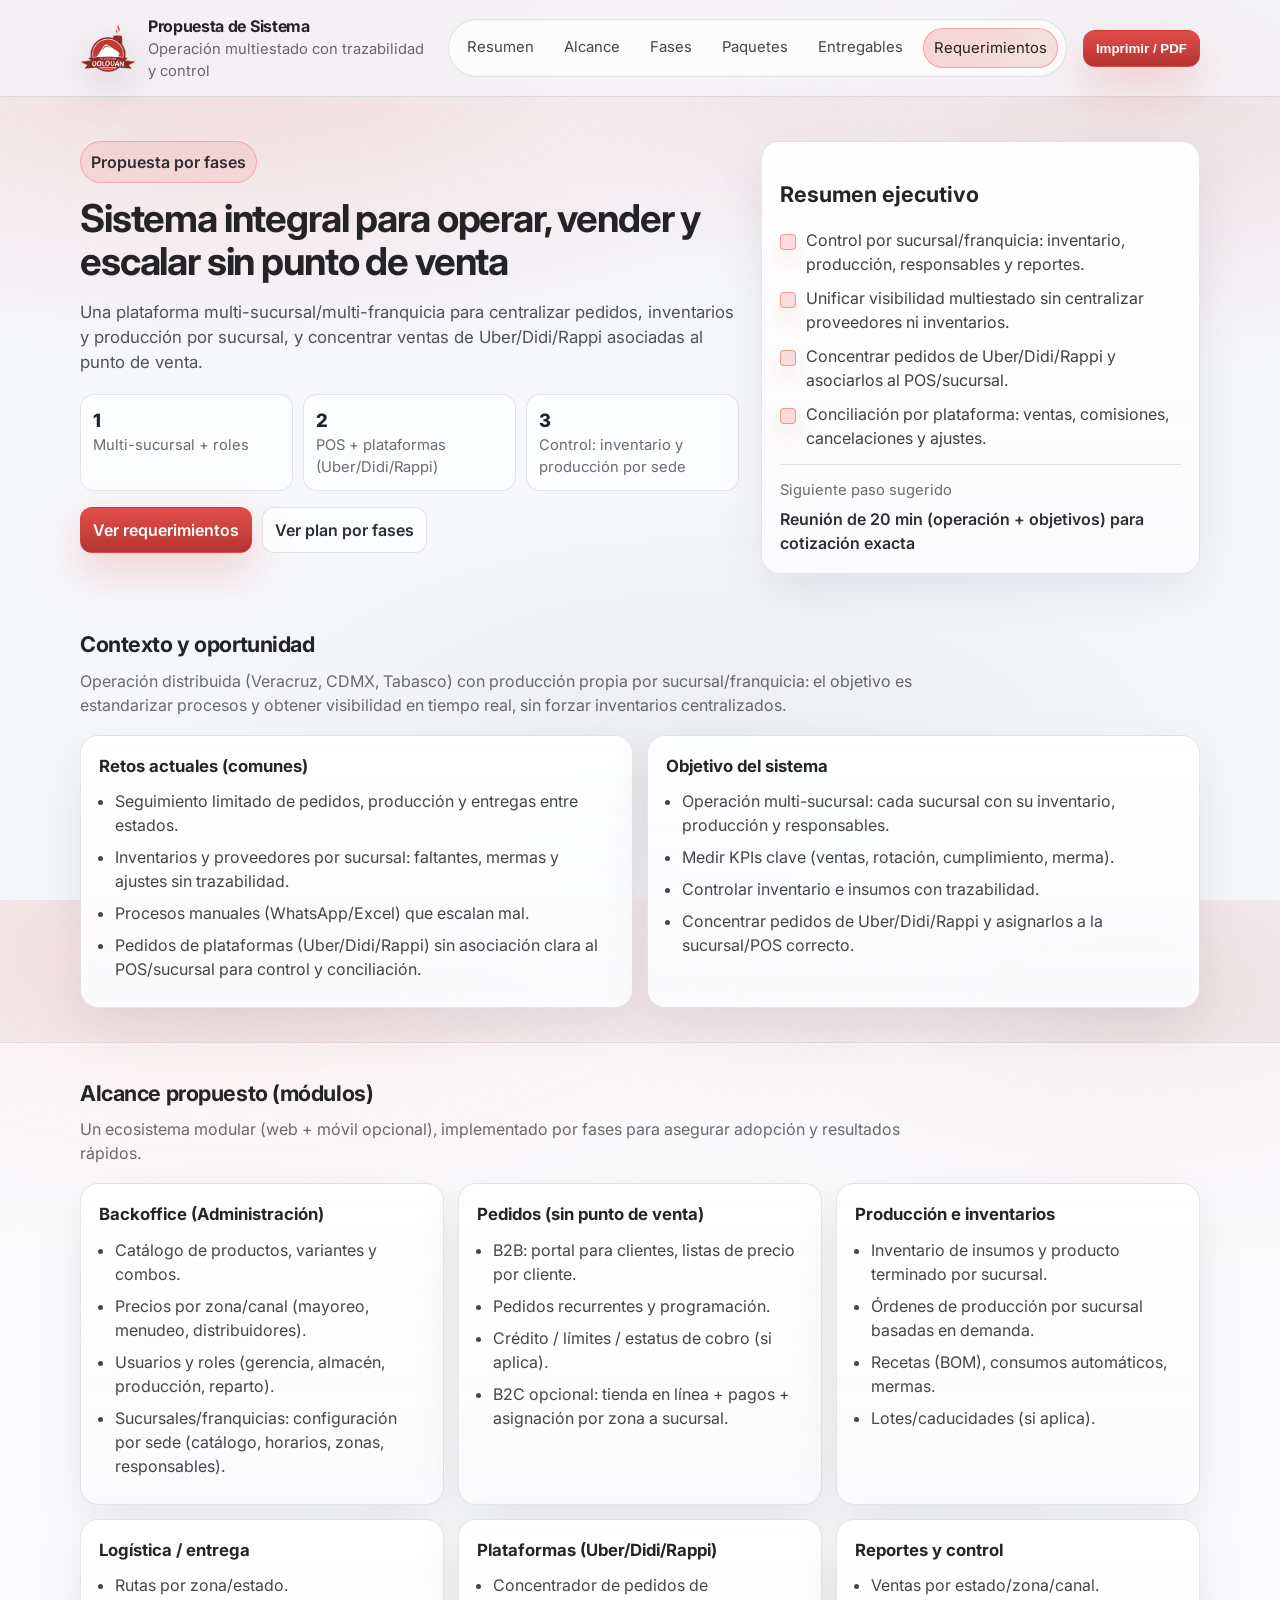
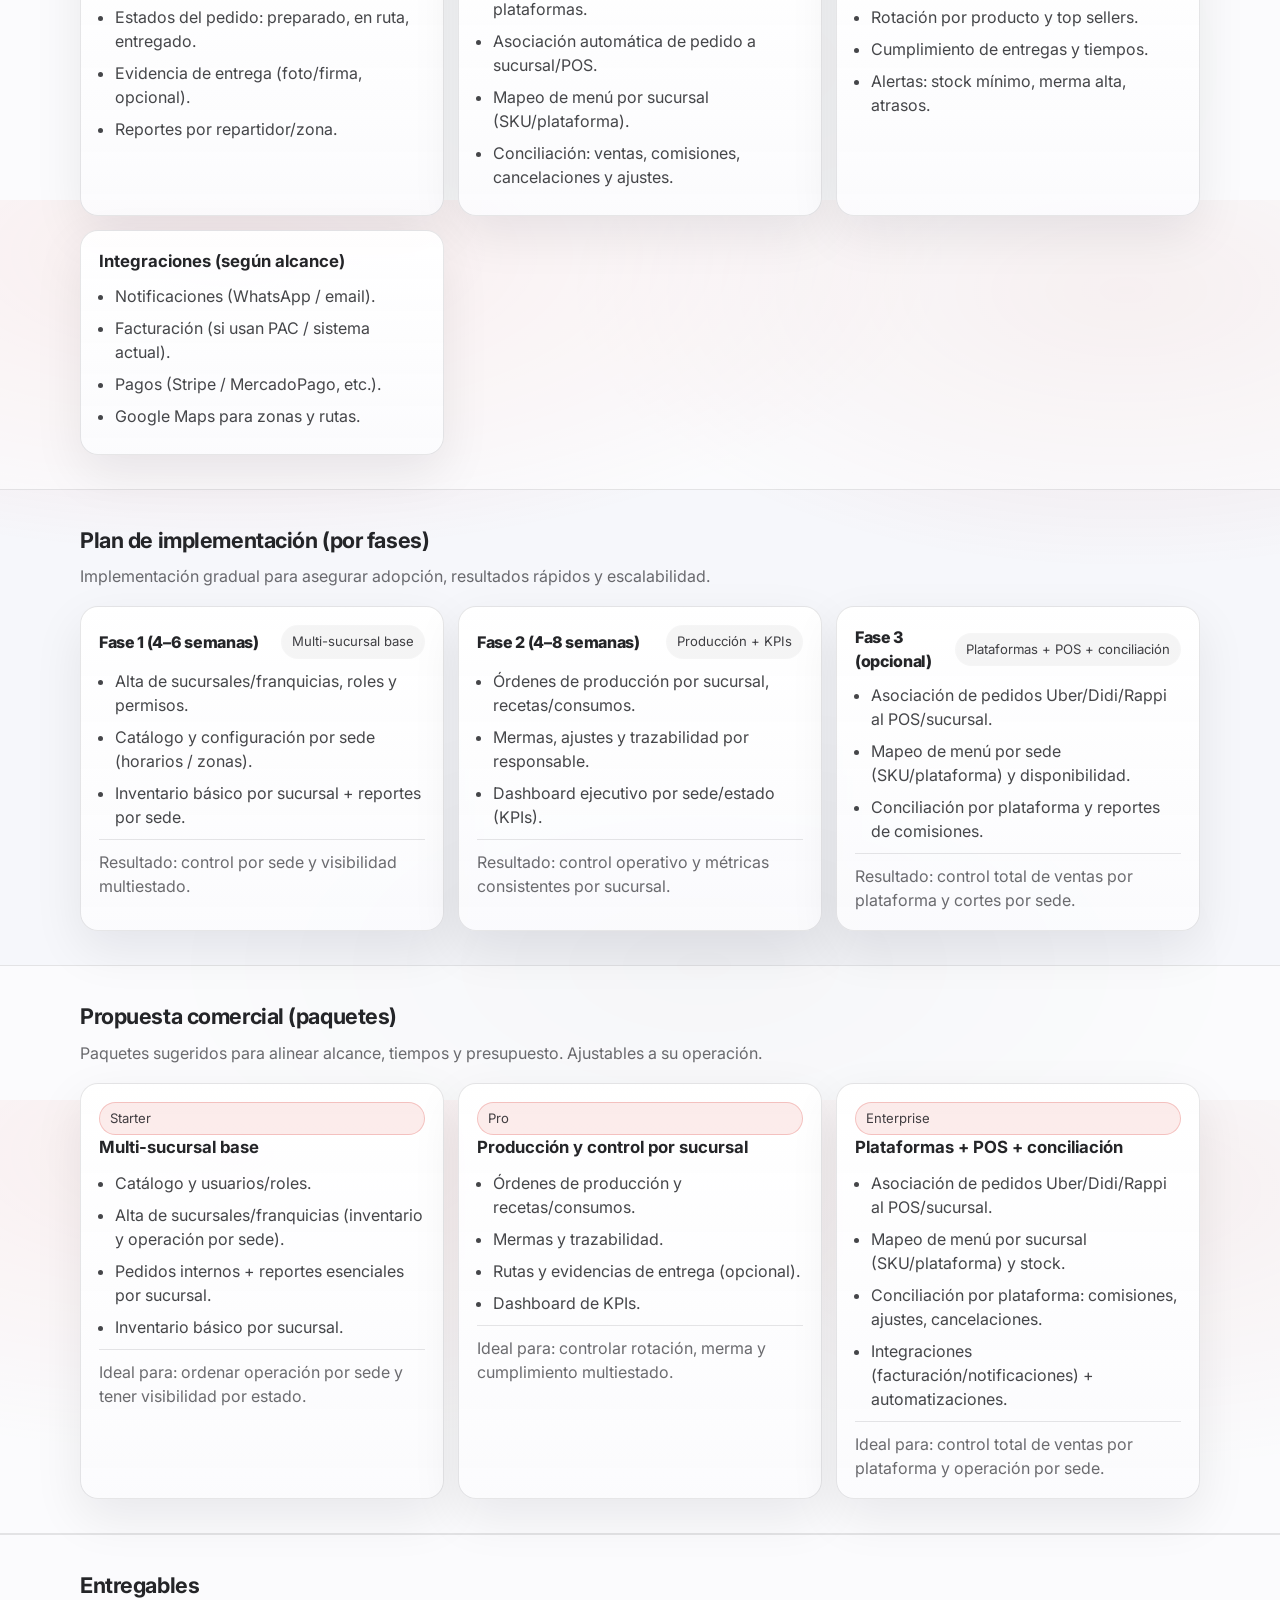
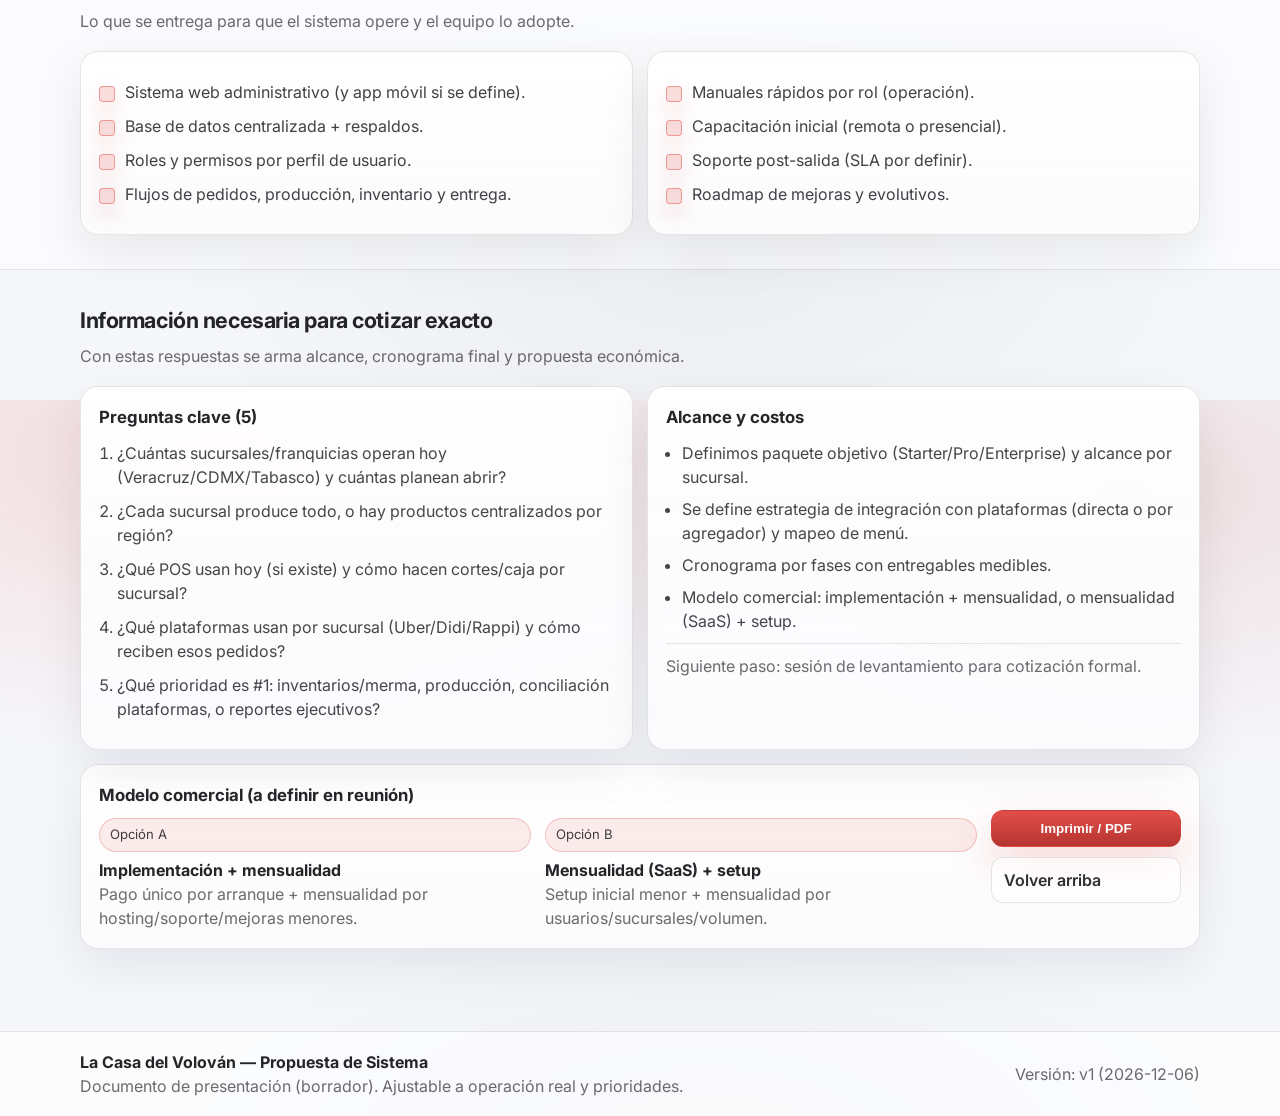
==== propuesta/index.html @ 020d448a "¨1st¨" ====
<!doctype html>
<html lang="es">
  <head>
    <meta charset="UTF-8" />
    <meta name="viewport" content="width=device-width, initial-scale=1.0" />
    <title>Propuesta de Sistema | La Casa del Volován</title>
    <link rel="preconnect" href="https://fonts.googleapis.com" />
    <link rel="preconnect" href="https://fonts.gstatic.com" crossorigin />
    <link href="https://fonts.googleapis.com/css2?family=Inter:wght@400;500;600;700&display=swap" rel="stylesheet" />
    <link rel="stylesheet" href="styles.css" />
  </head>
  <body>
    <a class="skip" href="#contenido">Saltar al contenido</a>

    <header class="topbar" role="banner">
      <div class="container topbar__inner">
        <div class="brand">
          <img class="brand__logo" src="../logo.png" alt="La Casa del Volován" />
          <div class="brand__meta">
            <div class="brand__title">Propuesta de Sistema</div>
            <div class="brand__subtitle">Operación multiestado con trazabilidad y control</div>
          </div>
        </div>

        <nav class="nav" aria-label="Secciones">
          <a class="nav__link" href="#resumen">Resumen</a>
          <a class="nav__link" href="#alcance">Alcance</a>
          <a class="nav__link" href="#fases">Fases</a>
          <a class="nav__link" href="#paquetes">Paquetes</a>
          <a class="nav__link" href="#entregables">Entregables</a>
          <a class="nav__link" href="#requerimientos">Requerimientos</a>
        </nav>

        <div class="actions">
          <button class="btn" id="btnPrint" type="button">Imprimir / PDF</button>
        </div>
      </div>
    </header>

    <main id="contenido" class="main" role="main">
      <section class="hero">
        <div class="container hero__grid">
          <div>
            <div class="badge">Propuesta por fases</div>
            <h1>Sistema integral para operar, vender y escalar sin punto de venta</h1>
            <p class="lead">
              Una plataforma multi-sucursal/multi-franquicia para centralizar pedidos, inventarios y producción por
              sucursal, y concentrar ventas de Uber/Didi/Rappi asociadas al punto de venta.
            </p>

            <div class="hero__stats" role="list">
              <div class="stat" role="listitem">
                <div class="stat__kpi">1</div>
                <div class="stat__label">Multi-sucursal + roles</div>
              </div>
              <div class="stat" role="listitem">
                <div class="stat__kpi">2</div>
                <div class="stat__label">POS + plataformas (Uber/Didi/Rappi)</div>
              </div>
              <div class="stat" role="listitem">
                <div class="stat__kpi">3</div>
                <div class="stat__label">Control: inventario y producción por sede</div>
              </div>
            </div>

            <div class="hero__cta">
              <a class="btn" href="#requerimientos">Ver requerimientos</a>
              <a class="btn btn--ghost" href="#fases">Ver plan por fases</a>
            </div>
          </div>

          <aside class="card card--hero" aria-label="Resumen ejecutivo">
            <h2>Resumen ejecutivo</h2>
            <ul class="check">
              <li>Control por sucursal/franquicia: inventario, producción, responsables y reportes.</li>
              <li>Unificar visibilidad multiestado sin centralizar proveedores ni inventarios.</li>
              <li>Concentrar pedidos de Uber/Didi/Rappi y asociarlos al POS/sucursal.</li>
              <li>Conciliación por plataforma: ventas, comisiones, cancelaciones y ajustes.</li>
            </ul>

            <div class="divider"></div>

            <div class="mini">
              <div class="mini__label">Siguiente paso sugerido</div>
              <div class="mini__value">Reunión de 20 min (operación + objetivos) para cotización exacta</div>
            </div>
          </aside>
        </div>
      </section>

      <section id="resumen" class="section">
        <div class="container">
          <header class="section__header">
            <h2>Contexto y oportunidad</h2>
            <p>
              Operación distribuida (Veracruz, CDMX, Tabasco) con producción propia por sucursal/franquicia: el objetivo
              es estandarizar procesos y obtener visibilidad en tiempo real, sin forzar inventarios centralizados.
            </p>
          </header>

          <div class="grid-2">
            <div class="card">
              <h3>Retos actuales (comunes)</h3>
              <ul class="bullets">
                <li>Seguimiento limitado de pedidos, producción y entregas entre estados.</li>
                <li>Inventarios y proveedores por sucursal: faltantes, mermas y ajustes sin trazabilidad.</li>
                <li>Procesos manuales (WhatsApp/Excel) que escalan mal.</li>
                <li>Pedidos de plataformas (Uber/Didi/Rappi) sin asociación clara al POS/sucursal para control y conciliación.</li>
              </ul>
            </div>

            <div class="card">
              <h3>Objetivo del sistema</h3>
              <ul class="bullets">
                <li>Operación multi-sucursal: cada sucursal con su inventario, producción y responsables.</li>
                <li>Medir KPIs clave (ventas, rotación, cumplimiento, merma).</li>
                <li>Controlar inventario e insumos con trazabilidad.</li>
                <li>Concentrar pedidos de Uber/Didi/Rappi y asignarlos a la sucursal/POS correcto.</li>
              </ul>
            </div>
          </div>
        </div>
      </section>

      <section id="alcance" class="section section--alt">
        <div class="container">
          <header class="section__header">
            <h2>Alcance propuesto (módulos)</h2>
            <p>
              Un ecosistema modular (web + móvil opcional), implementado por fases para asegurar adopción y resultados
              rápidos.
            </p>
          </header>

          <div class="grid-3">
            <article class="card">
              <h3>Backoffice (Administración)</h3>
              <ul class="bullets">
                <li>Catálogo de productos, variantes y combos.</li>
                <li>Precios por zona/canal (mayoreo, menudeo, distribuidores).</li>
                <li>Usuarios y roles (gerencia, almacén, producción, reparto).</li>
                <li>Sucursales/franquicias: configuración por sede (catálogo, horarios, zonas, responsables).</li>
              </ul>
            </article>

            <article class="card">
              <h3>Pedidos (sin punto de venta)</h3>
              <ul class="bullets">
                <li>B2B: portal para clientes, listas de precio por cliente.</li>
                <li>Pedidos recurrentes y programación.</li>
                <li>Crédito / límites / estatus de cobro (si aplica).</li>
                <li>B2C opcional: tienda en línea + pagos + asignación por zona a sucursal.</li>
              </ul>
            </article>

            <article class="card">
              <h3>Producción e inventarios</h3>
              <ul class="bullets">
                <li>Inventario de insumos y producto terminado por sucursal.</li>
                <li>Órdenes de producción por sucursal basadas en demanda.</li>
                <li>Recetas (BOM), consumos automáticos, mermas.</li>
                <li>Lotes/caducidades (si aplica).</li>
              </ul>
            </article>

            <article class="card">
              <h3>Logística / entrega</h3>
              <ul class="bullets">
                <li>Rutas por zona/estado.</li>
                <li>Estados del pedido: preparado, en ruta, entregado.</li>
                <li>Evidencia de entrega (foto/firma, opcional).</li>
                <li>Reportes por repartidor/zona.</li>
              </ul>
            </article>

            <article class="card">
              <h3>Plataformas (Uber/Didi/Rappi)</h3>
              <ul class="bullets">
                <li>Concentrador de pedidos de plataformas.</li>
                <li>Asociación automática de pedido a sucursal/POS.</li>
                <li>Mapeo de menú por sucursal (SKU/plataforma).</li>
                <li>Conciliación: ventas, comisiones, cancelaciones y ajustes.</li>
              </ul>
            </article>

            <article class="card">
              <h3>Reportes y control</h3>
              <ul class="bullets">
                <li>Ventas por estado/zona/canal.</li>
                <li>Rotación por producto y top sellers.</li>
                <li>Cumplimiento de entregas y tiempos.</li>
                <li>Alertas: stock mínimo, merma alta, atrasos.</li>
              </ul>
            </article>

            <article class="card">
              <h3>Integraciones (según alcance)</h3>
              <ul class="bullets">
                <li>Notificaciones (WhatsApp / email).</li>
                <li>Facturación (si usan PAC / sistema actual).</li>
                <li>Pagos (Stripe / MercadoPago, etc.).</li>
                <li>Google Maps para zonas y rutas.</li>
              </ul>
            </article>
          </div>
        </div>
      </section>

      <section id="fases" class="section">
        <div class="container">
          <header class="section__header">
            <h2>Plan de implementación (por fases)</h2>
            <p>Implementación gradual para asegurar adopción, resultados rápidos y escalabilidad.</p>
          </header>

          <div class="timeline">
            <div class="step card">
              <div class="step__head">
                <div class="step__title">Fase 1 (4–6 semanas)</div>
                <div class="pill">Multi-sucursal base</div>
              </div>
              <ul class="bullets">
                <li>Alta de sucursales/franquicias, roles y permisos.</li>
                <li>Catálogo y configuración por sede (horarios / zonas).</li>
                <li>Inventario básico por sucursal + reportes por sede.</li>
              </ul>
              <div class="outcome">Resultado: control por sede y visibilidad multiestado.</div>
            </div>

            <div class="step card">
              <div class="step__head">
                <div class="step__title">Fase 2 (4–8 semanas)</div>
                <div class="pill">Producción + KPIs</div>
              </div>
              <ul class="bullets">
                <li>Órdenes de producción por sucursal, recetas/consumos.</li>
                <li>Mermas, ajustes y trazabilidad por responsable.</li>
                <li>Dashboard ejecutivo por sede/estado (KPIs).</li>
              </ul>
              <div class="outcome">Resultado: control operativo y métricas consistentes por sucursal.</div>
            </div>

            <div class="step card">
              <div class="step__head">
                <div class="step__title">Fase 3 (opcional)</div>
                <div class="pill">Plataformas + POS + conciliación</div>
              </div>
              <ul class="bullets">
                <li>Asociación de pedidos Uber/Didi/Rappi al POS/sucursal.</li>
                <li>Mapeo de menú por sede (SKU/plataforma) y disponibilidad.</li>
                <li>Conciliación por plataforma y reportes de comisiones.</li>
              </ul>
              <div class="outcome">Resultado: control total de ventas por plataforma y cortes por sede.</div>
            </div>
          </div>
        </div>
      </section>

      <section id="paquetes" class="section section--alt">
        <div class="container">
          <header class="section__header">
            <h2>Propuesta comercial (paquetes)</h2>
            <p>Paquetes sugeridos para alinear alcance, tiempos y presupuesto. Ajustables a su operación.</p>
          </header>

          <div class="grid-3">
            <article class="card">
              <div class="pill pill--soft">Starter</div>
              <h3>Multi-sucursal base</h3>
              <ul class="bullets">
                <li>Catálogo y usuarios/roles.</li>
                <li>Alta de sucursales/franquicias (inventario y operación por sede).</li>
                <li>Pedidos internos + reportes esenciales por sucursal.</li>
                <li>Inventario básico por sucursal.</li>
              </ul>
              <div class="outcome">Ideal para: ordenar operación por sede y tener visibilidad por estado.</div>
            </article>

            <article class="card">
              <div class="pill pill--soft">Pro</div>
              <h3>Producción y control por sucursal</h3>
              <ul class="bullets">
                <li>Órdenes de producción y recetas/consumos.</li>
                <li>Mermas y trazabilidad.</li>
                <li>Rutas y evidencias de entrega (opcional).</li>
                <li>Dashboard de KPIs.</li>
              </ul>
              <div class="outcome">Ideal para: controlar rotación, merma y cumplimiento multiestado.</div>
            </article>

            <article class="card">
              <div class="pill pill--soft">Enterprise</div>
              <h3>Plataformas + POS + conciliación</h3>
              <ul class="bullets">
                <li>Asociación de pedidos Uber/Didi/Rappi al POS/sucursal.</li>
                <li>Mapeo de menú por sucursal (SKU/plataforma) y stock.</li>
                <li>Conciliación por plataforma: comisiones, ajustes, cancelaciones.</li>
                <li>Integraciones (facturación/notificaciones) + automatizaciones.</li>
              </ul>
              <div class="outcome">Ideal para: control total de ventas por plataforma y operación por sede.</div>
            </article>
          </div>
        </div>
      </section>

      <section id="entregables" class="section section--alt">
        <div class="container">
          <header class="section__header">
            <h2>Entregables</h2>
            <p>Lo que se entrega para que el sistema opere y el equipo lo adopte.</p>
          </header>

          <div class="grid-2">
            <div class="card">
              <ul class="check">
                <li>Sistema web administrativo (y app móvil si se define).</li>
                <li>Base de datos centralizada + respaldos.</li>
                <li>Roles y permisos por perfil de usuario.</li>
                <li>Flujos de pedidos, producción, inventario y entrega.</li>
              </ul>
            </div>
            <div class="card">
              <ul class="check">
                <li>Manuales rápidos por rol (operación).</li>
                <li>Capacitación inicial (remota o presencial).</li>
                <li>Soporte post-salida (SLA por definir).</li>
                <li>Roadmap de mejoras y evolutivos.</li>
              </ul>
            </div>
          </div>
        </div>
      </section>

      <section id="requerimientos" class="section">
        <div class="container">
          <header class="section__header">
            <h2>Información necesaria para cotizar exacto</h2>
            <p>Con estas respuestas se arma alcance, cronograma final y propuesta económica.</p>
          </header>

          <div class="grid-2">
            <div class="card">
              <h3>Preguntas clave (5)</h3>
              <ol class="ol">
                <li>¿Cuántas sucursales/franquicias operan hoy (Veracruz/CDMX/Tabasco) y cuántas planean abrir?</li>
                <li>¿Cada sucursal produce todo, o hay productos centralizados por región?</li>
                <li>¿Qué POS usan hoy (si existe) y cómo hacen cortes/caja por sucursal?</li>
                <li>¿Qué plataformas usan por sucursal (Uber/Didi/Rappi) y cómo reciben esos pedidos?</li>
                <li>¿Qué prioridad es #1: inventarios/merma, producción, conciliación plataformas, o reportes ejecutivos?</li>
              </ol>
            </div>

            <div class="card">
              <h3>Alcance y costos</h3>
              <ul class="bullets">
                <li>Definimos paquete objetivo (Starter/Pro/Enterprise) y alcance por sucursal.</li>
                <li>Se define estrategia de integración con plataformas (directa o por agregador) y mapeo de menú.</li>
                <li>Cronograma por fases con entregables medibles.</li>
                <li>Modelo comercial: implementación + mensualidad, o mensualidad (SaaS) + setup.</li>
              </ul>
              <div class="outcome">Siguiente paso: sesión de levantamiento para cotización formal.</div>
            </div>
          </div>

          <div class="cta card">
            <div>
              <h3>Modelo comercial (a definir en reunión)</h3>
              <div class="grid-2 grid-2--compact">
                <div>
                  <div class="pill pill--soft">Opción A</div>
                  <div class="cta__title">Implementación + mensualidad</div>
                  <div class="muted">Pago único por arranque + mensualidad por hosting/soporte/mejoras menores.</div>
                </div>
                <div>
                  <div class="pill pill--soft">Opción B</div>
                  <div class="cta__title">Mensualidad (SaaS) + setup</div>
                  <div class="muted">Setup inicial menor + mensualidad por usuarios/sucursales/volumen.</div>
                </div>
              </div>
            </div>
            <div class="cta__actions">
              <button class="btn" id="btnPrint2" type="button">Imprimir / PDF</button>
              <a class="btn btn--ghost" href="#resumen">Volver arriba</a>
            </div>
          </div>
        </div>
      </section>
    </main>

    <footer class="footer" role="contentinfo">
      <div class="container footer__inner">
        <div class="footer__left">
          <div class="footer__brand">La Casa del Volován — Propuesta de Sistema</div>
          <div class="muted">Documento de presentación (borrador). Ajustable a operación real y prioridades.</div>
        </div>
        <div class="footer__right">
          <div class="muted">Versión: <span id="versionTag">v1</span></div>
        </div>
      </div>
    </footer>

    <script src="app.js"></script>
  </body>
</html>
---- propuesta/styles.css ----
:root {
  --bg: #f6f7fb;
  --card: #ffffff;
  --card2: #fbfbfd;
  --text: rgba(17, 18, 22, 0.92);
  --muted: rgba(17, 18, 22, 0.62);
  --hair: rgba(17, 18, 22, 0.10);
  --shadow: 0 18px 50px rgba(17, 18, 22, 0.08);

  --brand: #b12a26;
  --brand2: #e0453f;

  --radius: 18px;
  --radius2: 12px;

  --container: 1120px;
}

* {
  box-sizing: border-box;
}

html,
body {
  height: 100%;
}

body {
  margin: 0;
  font-family: Inter, system-ui, -apple-system, Segoe UI, Roboto, Helvetica, Arial, "Apple Color Emoji",
    "Segoe UI Emoji";
  color: var(--text);
  background:
    radial-gradient(1200px 500px at 18% 6%, rgba(224, 69, 63, 0.16), transparent 60%),
    radial-gradient(900px 450px at 88% 10%, rgba(177, 42, 38, 0.12), transparent 62%),
    radial-gradient(900px 450px at 55% 85%, rgba(0, 0, 0, 0.04), transparent 60%),
    var(--bg);
  line-height: 1.5;
}

a {
  color: inherit;
  text-decoration: none;
}

a:focus-visible,
button:focus-visible {
  outline: 2px solid rgba(224, 69, 63, 0.9);
  outline-offset: 2px;
}

.container {
  width: min(var(--container), calc(100% - 40px));
  margin: 0 auto;
}

.skip {
  position: absolute;
  top: 10px;
  left: -9999px;
  padding: 10px 12px;
  border-radius: 10px;
  background: rgba(255, 255, 255, 0.98);
  border: 1px solid var(--hair);
  z-index: 1000;
}

.skip:focus {
  left: 10px;
}

.topbar {
  position: sticky;
  top: 0;
  z-index: 40;
  backdrop-filter: blur(18px);
  background: rgba(246, 247, 251, 0.72);
  border-bottom: 1px solid var(--hair);
}

.topbar__inner {
  display: grid;
  grid-template-columns: 1fr auto auto;
  gap: 16px;
  align-items: center;
  padding: 14px 0;
}

.brand {
  display: flex;
  gap: 12px;
  align-items: center;
  min-width: 240px;
}

.brand__logo {
  width: 56px;
  height: 56px;
  object-fit: contain;
  filter: drop-shadow(0 12px 22px rgba(0, 0, 0, 0.18));
}

.brand__title {
  font-weight: 700;
  letter-spacing: -0.02em;
}

.brand__subtitle {
  color: var(--muted);
  font-size: 0.92rem;
}

.nav {
  display: flex;
  gap: 10px;
  padding: 8px;
  border-radius: 999px;
  border: 1px solid var(--hair);
  background: rgba(255, 255, 255, 0.65);
}

.nav__link {
  padding: 8px 10px;
  border-radius: 999px;
  color: rgba(17, 18, 22, 0.78);
  font-size: 0.93rem;
  transition: background 160ms ease, color 160ms ease;
}

.nav__link:hover {
  background: rgba(17, 18, 22, 0.05);
  color: rgba(17, 18, 22, 0.92);
}

.nav__link.is-active {
  background: linear-gradient(135deg, rgba(224, 69, 63, 0.22), rgba(177, 42, 38, 0.12));
  border: 1px solid rgba(224, 69, 63, 0.35);
  color: rgba(17, 18, 22, 0.92);
}

.actions {
  display: flex;
  gap: 10px;
  justify-content: flex-end;
}

.btn {
  border: 1px solid rgba(224, 69, 63, 0.35);
  background: linear-gradient(180deg, rgba(224, 69, 63, 0.95), rgba(177, 42, 38, 0.95));
  color: white;
  padding: 10px 12px;
  border-radius: 12px;
  font-weight: 600;
  cursor: pointer;
  transition: transform 120ms ease, filter 120ms ease;
  box-shadow: 0 18px 44px rgba(224, 69, 63, 0.22);
}

.btn:hover {
  transform: translateY(-1px);
  filter: brightness(1.03);
}

.btn--ghost {
  background: rgba(255, 255, 255, 0.7);
  border: 1px solid var(--hair);
  box-shadow: none;
  color: rgba(17, 18, 22, 0.88);
}

.btn--ghost:hover {
  background: rgba(17, 18, 22, 0.05);
}

.main {
  padding-bottom: 48px;
}

.hero {
  padding: 44px 0 20px;
}

.hero__grid {
  display: grid;
  grid-template-columns: 1.2fr 0.8fr;
  gap: 22px;
  align-items: start;
}

.badge {
  display: inline-flex;
  align-items: center;
  gap: 8px;
  font-weight: 600;
  padding: 8px 10px;
  border-radius: 999px;
  border: 1px solid rgba(224, 69, 63, 0.30);
  background: rgba(224, 69, 63, 0.10);
  color: rgba(17, 18, 22, 0.86);
}

h1 {
  margin: 14px 0 10px;
  font-size: clamp(2rem, 3vw, 2.7rem);
  letter-spacing: -0.03em;
  line-height: 1.12;
}

.lead {
  color: rgba(17, 18, 22, 0.72);
  font-size: 1.05rem;
  max-width: 64ch;
}

.hero__stats {
  display: grid;
  grid-template-columns: repeat(3, minmax(0, 1fr));
  gap: 10px;
  margin-top: 18px;
}

.stat {
  padding: 12px;
  border-radius: 14px;
  border: 1px solid var(--hair);
  background: rgba(255, 255, 255, 0.7);
}

.stat__kpi {
  font-weight: 800;
  font-size: 1.15rem;
}

.stat__label {
  color: rgba(17, 18, 22, 0.62);
  font-size: 0.92rem;
}

.hero__cta {
  display: flex;
  gap: 10px;
  margin-top: 16px;
}

.section {
  padding: 34px 0;
}

.section--alt {
  background: rgba(255, 255, 255, 0.55);
  border-top: 1px solid var(--hair);
  border-bottom: 1px solid var(--hair);
}

.section__header {
  margin-bottom: 18px;
}

.section__header h2 {
  margin: 0 0 8px;
  letter-spacing: -0.02em;
}

.section__header p {
  margin: 0;
  color: rgba(17, 18, 22, 0.62);
  max-width: 85ch;
}

.grid-2 {
  display: grid;
  grid-template-columns: repeat(2, minmax(0, 1fr));
  gap: 14px;
}

.grid-2--compact {
  display: grid;
  grid-template-columns: repeat(2, minmax(0, 1fr));
  gap: 14px;
}

.grid-3 {
  display: grid;
  grid-template-columns: repeat(3, minmax(0, 1fr));
  gap: 14px;
}

.card {
  border-radius: var(--radius);
  border: 1px solid var(--hair);
  background: linear-gradient(180deg, rgba(255, 255, 255, 0.95), rgba(251, 251, 253, 0.92));
  padding: 18px;
  box-shadow: var(--shadow);
}

.card--hero {
  position: sticky;
  top: 88px;
}

h2 {
  font-size: 1.35rem;
}

h3 {
  margin: 0 0 10px;
  font-size: 1.05rem;
}

.muted {
  color: var(--muted);
}

.bullets {
  margin: 0;
  padding-left: 16px;
}

.bullets li {
  margin: 8px 0;
  color: rgba(17, 18, 22, 0.78);
}

.check {
  margin: 0;
  padding-left: 0;
  list-style: none;
}

.check li {
  position: relative;
  padding-left: 26px;
  margin: 10px 0;
  color: rgba(17, 18, 22, 0.80);
}

.check li::before {
  content: "";
  position: absolute;
  left: 0;
  top: 6px;
  width: 14px;
  height: 14px;
  border-radius: 4px;
  background: rgba(224, 69, 63, 0.18);
  border: 1px solid rgba(224, 69, 63, 0.45);
  box-shadow: 0 10px 20px rgba(224, 69, 63, 0.18);
}

.divider {
  height: 1px;
  background: var(--hair);
  margin: 14px 0;
}

.mini__label {
  font-size: 0.92rem;
  color: var(--muted);
}

.mini__value {
  margin-top: 6px;
  color: rgba(17, 18, 22, 0.88);
  font-weight: 600;
}

.timeline {
  display: grid;
  grid-template-columns: repeat(3, minmax(0, 1fr));
  gap: 14px;
}

.step__head {
  display: flex;
  align-items: center;
  justify-content: space-between;
  gap: 10px;
  margin-bottom: 10px;
}

.step__title {
  font-weight: 800;
  letter-spacing: -0.02em;
}

.pill {
  font-size: 0.82rem;
  color: rgba(17, 18, 22, 0.80);
  border: 1px solid rgba(255, 255, 255, 0.12);
  background: rgba(17, 18, 22, 0.04);
  padding: 6px 10px;
  border-radius: 999px;
  white-space: nowrap;
}

.pill--soft {
  background: rgba(224, 69, 63, 0.10);
  border: 1px solid rgba(224, 69, 63, 0.25);
}

.outcome {
  margin-top: 10px;
  color: rgba(17, 18, 22, 0.62);
  border-top: 1px solid var(--hair);
  padding-top: 10px;
}

.ol {
  margin: 0;
  padding-left: 18px;
}

.ol li {
  margin: 10px 0;
  color: rgba(17, 18, 22, 0.78);
}

.cta {
  display: grid;
  grid-template-columns: 1fr auto;
  gap: 14px;
  align-items: center;
  margin-top: 14px;
}

.cta__title {
  margin-top: 6px;
  font-weight: 700;
}

.cta__actions {
  display: flex;
  flex-direction: column;
  gap: 10px;
  align-items: stretch;
  min-width: 190px;
}

.footer {
  border-top: 1px solid var(--hair);
  padding: 18px 0;
  background: rgba(255, 255, 255, 0.65);
}

.footer__inner {
  display: flex;
  align-items: center;
  justify-content: space-between;
  gap: 12px;
}

.footer__brand {
  font-weight: 700;
}

@media (max-width: 980px) {
  .topbar__inner {
    grid-template-columns: 1fr;
  }

  .nav {
    overflow-x: auto;
  }

  .actions {
    justify-content: flex-start;
  }

  .hero__grid {
    grid-template-columns: 1fr;
  }

  .card--hero {
    position: static;
  }

  .grid-3 {
    grid-template-columns: 1fr;
  }

  .timeline {
    grid-template-columns: 1fr;
  }

  .grid-2,
  .grid-2--compact {
    grid-template-columns: 1fr;
  }

  .cta {
    grid-template-columns: 1fr;
  }

  .cta__actions {
    flex-direction: row;
    justify-content: flex-start;
  }
}

@media print {
  :root {
    --bg: #ffffff;
    --text: #111;
    --muted: #333;
    --hair: rgba(0, 0, 0, 0.12);
  }

  body {
    background: #fff;
    color: #111;
  }

  .topbar,
  .hero__cta,
  .actions,
  .nav,
  .btn,
  .skip,
  .cta__actions {
    display: none !important;
  }

  .card {
    box-shadow: none;
    background: #fff;
  }

  .section--alt {
    background: #fff;
  }

  .container {
    width: 100%;
  }
}
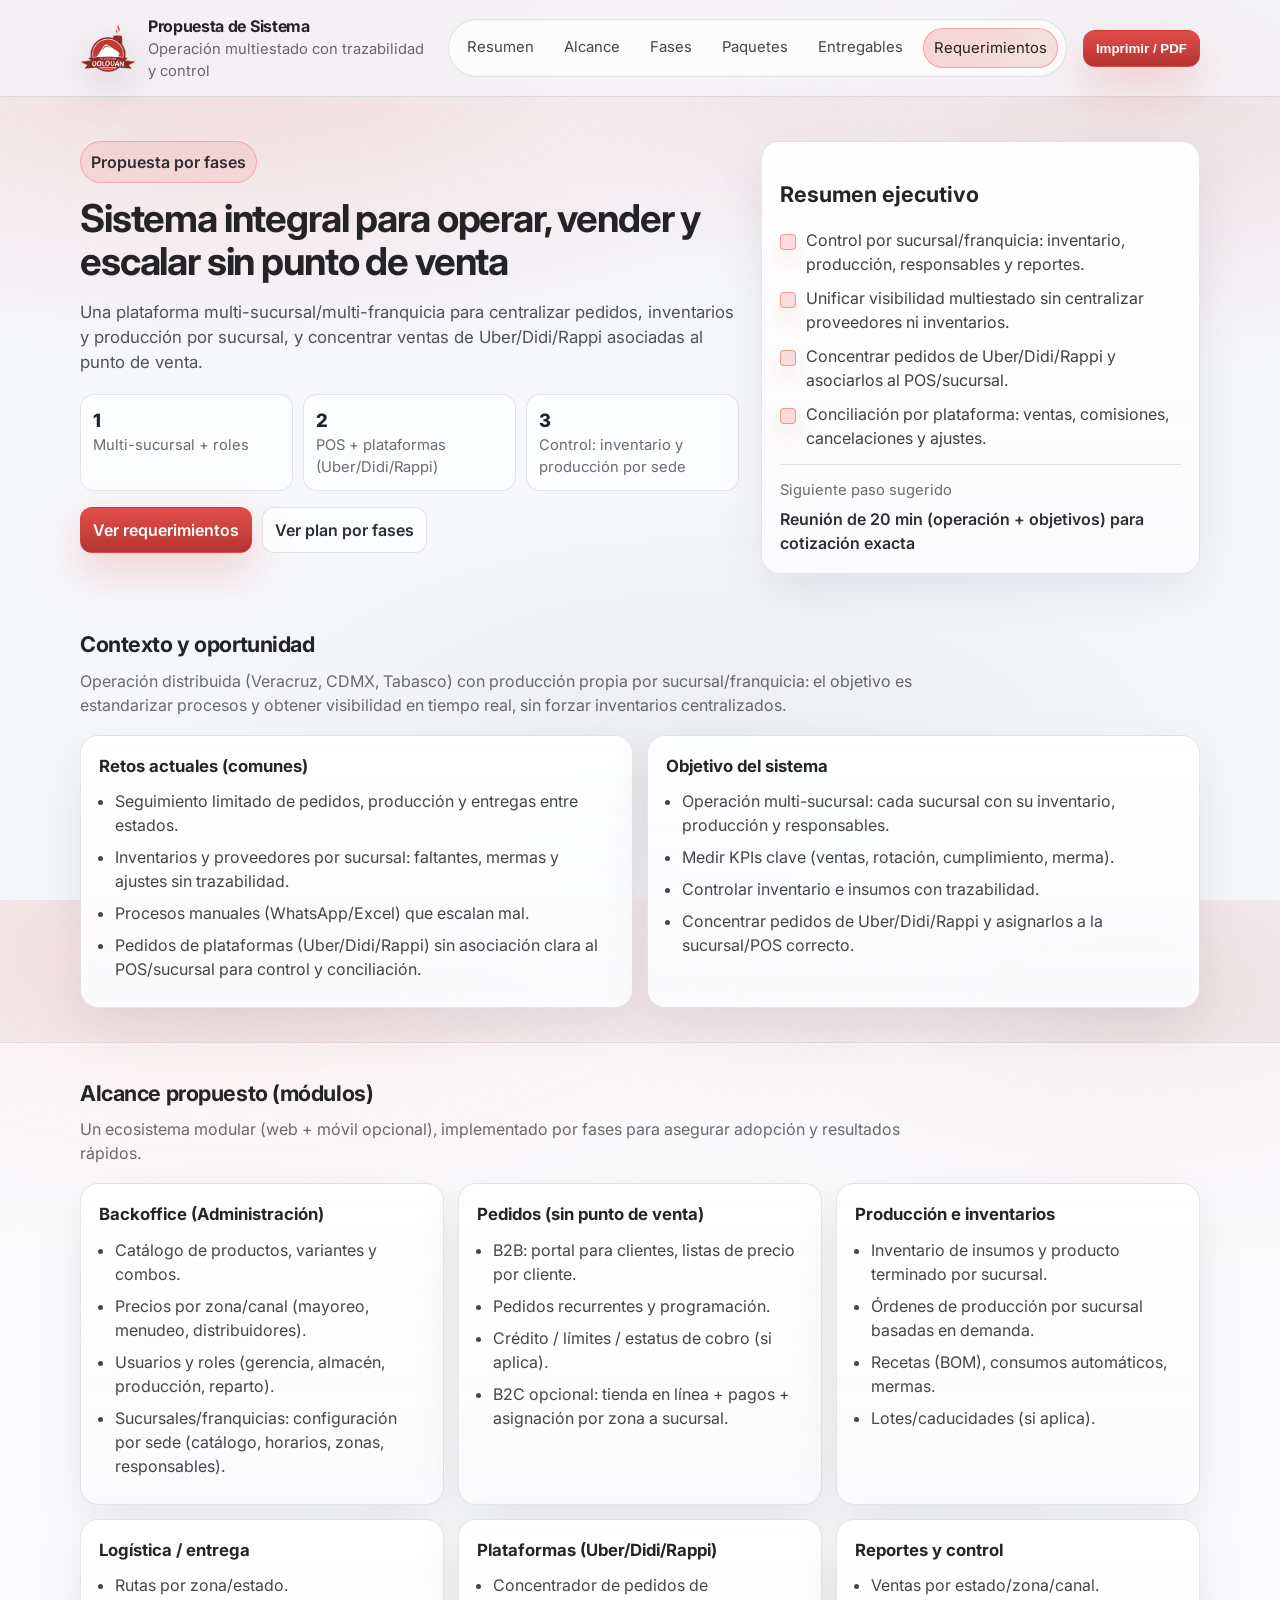
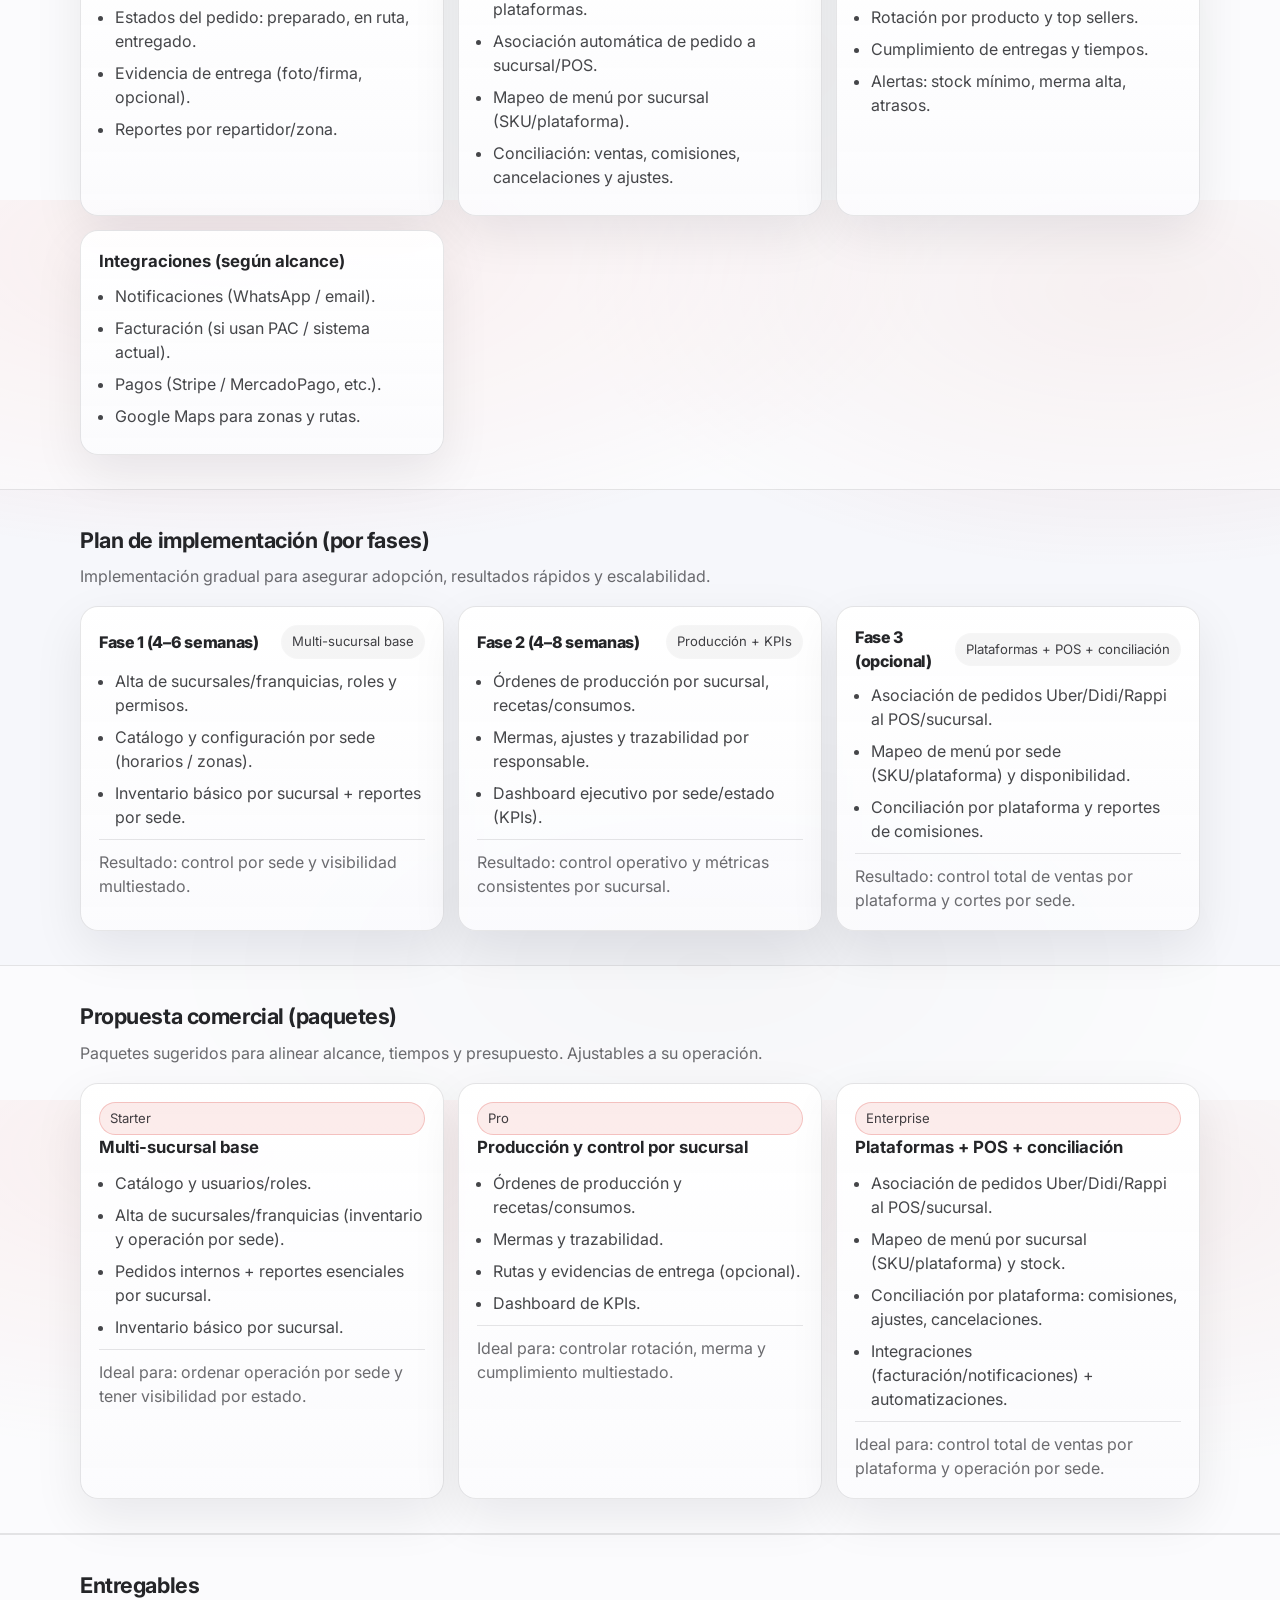
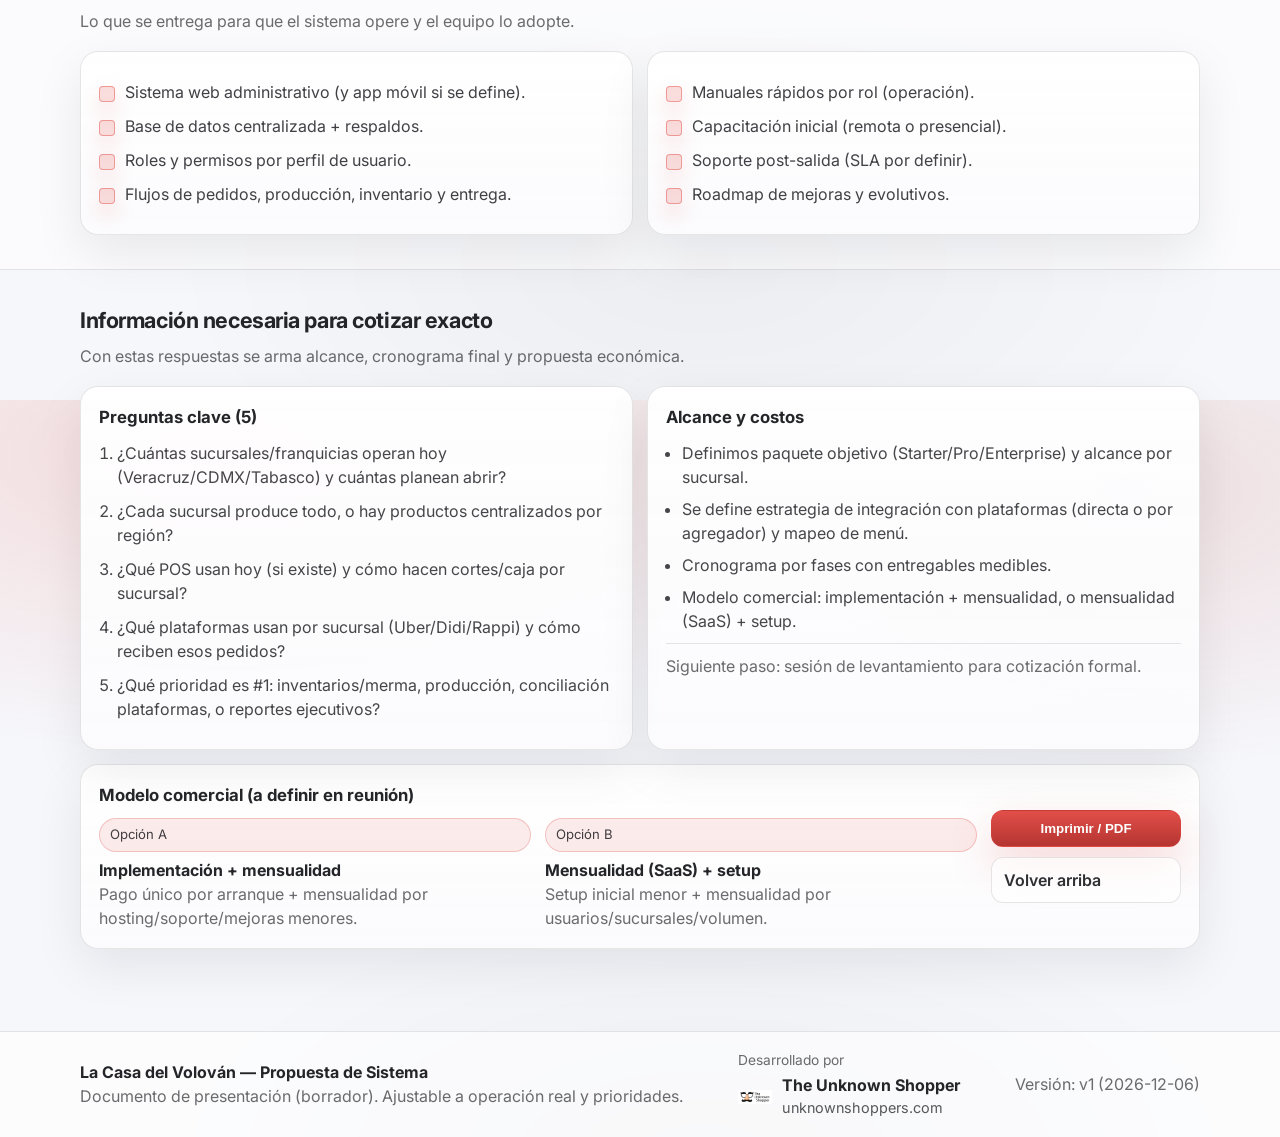
==== commit 3514d282: "¨2nd¨" ====
--- a/propuesta/index.html
+++ b/propuesta/index.html
@@ -393,6 +393,16 @@
           <div class="footer__brand">La Casa del Volován — Propuesta de Sistema</div>
           <div class="muted">Documento de presentación (borrador). Ajustable a operación real y prioridades.</div>
         </div>
+        <div class="footer__by" aria-label="Presentado por">
+          <div class="footer__byLabel">Desarrollado por</div>
+          <div class="footer__byRow">
+            <img class="footer__byLogo" src="../tuslogo.png" alt="The Unknown Shopper" />
+            <div class="footer__byText">
+              <div class="footer__byName">The Unknown Shopper</div>
+              <a class="footer__byLink" href="https://unknownshoppers.com" target="_blank" rel="noreferrer">unknownshoppers.com</a>
+            </div>
+          </div>
+        </div>
         <div class="footer__right">
           <div class="muted">Versión: <span id="versionTag">v1</span></div>
         </div>
--- a/propuesta/styles.css
+++ b/propuesta/styles.css
@@ -453,6 +453,44 @@
   font-weight: 700;
 }
 
+.footer__by {
+  display: flex;
+  flex-direction: column;
+  gap: 6px;
+  align-items: flex-start;
+}
+
+.footer__byLabel {
+  font-size: 0.86rem;
+  color: var(--muted);
+}
+
+.footer__byRow {
+  display: flex;
+  align-items: center;
+  gap: 10px;
+}
+
+.footer__byLogo {
+  width: 34px;
+  height: 34px;
+  object-fit: contain;
+}
+
+.footer__byName {
+  font-weight: 700;
+  line-height: 1.15;
+}
+
+.footer__byLink {
+  color: rgba(17, 18, 22, 0.70);
+  font-size: 0.90rem;
+}
+
+.footer__byLink:hover {
+  text-decoration: underline;
+}
+
 @media (max-width: 980px) {
   .topbar__inner {
     grid-template-columns: 1fr;
@@ -494,6 +532,11 @@
   .cta__actions {
     flex-direction: row;
     justify-content: flex-start;
+  }
+
+  .footer__inner {
+    flex-direction: column;
+    align-items: flex-start;
   }
 }
 
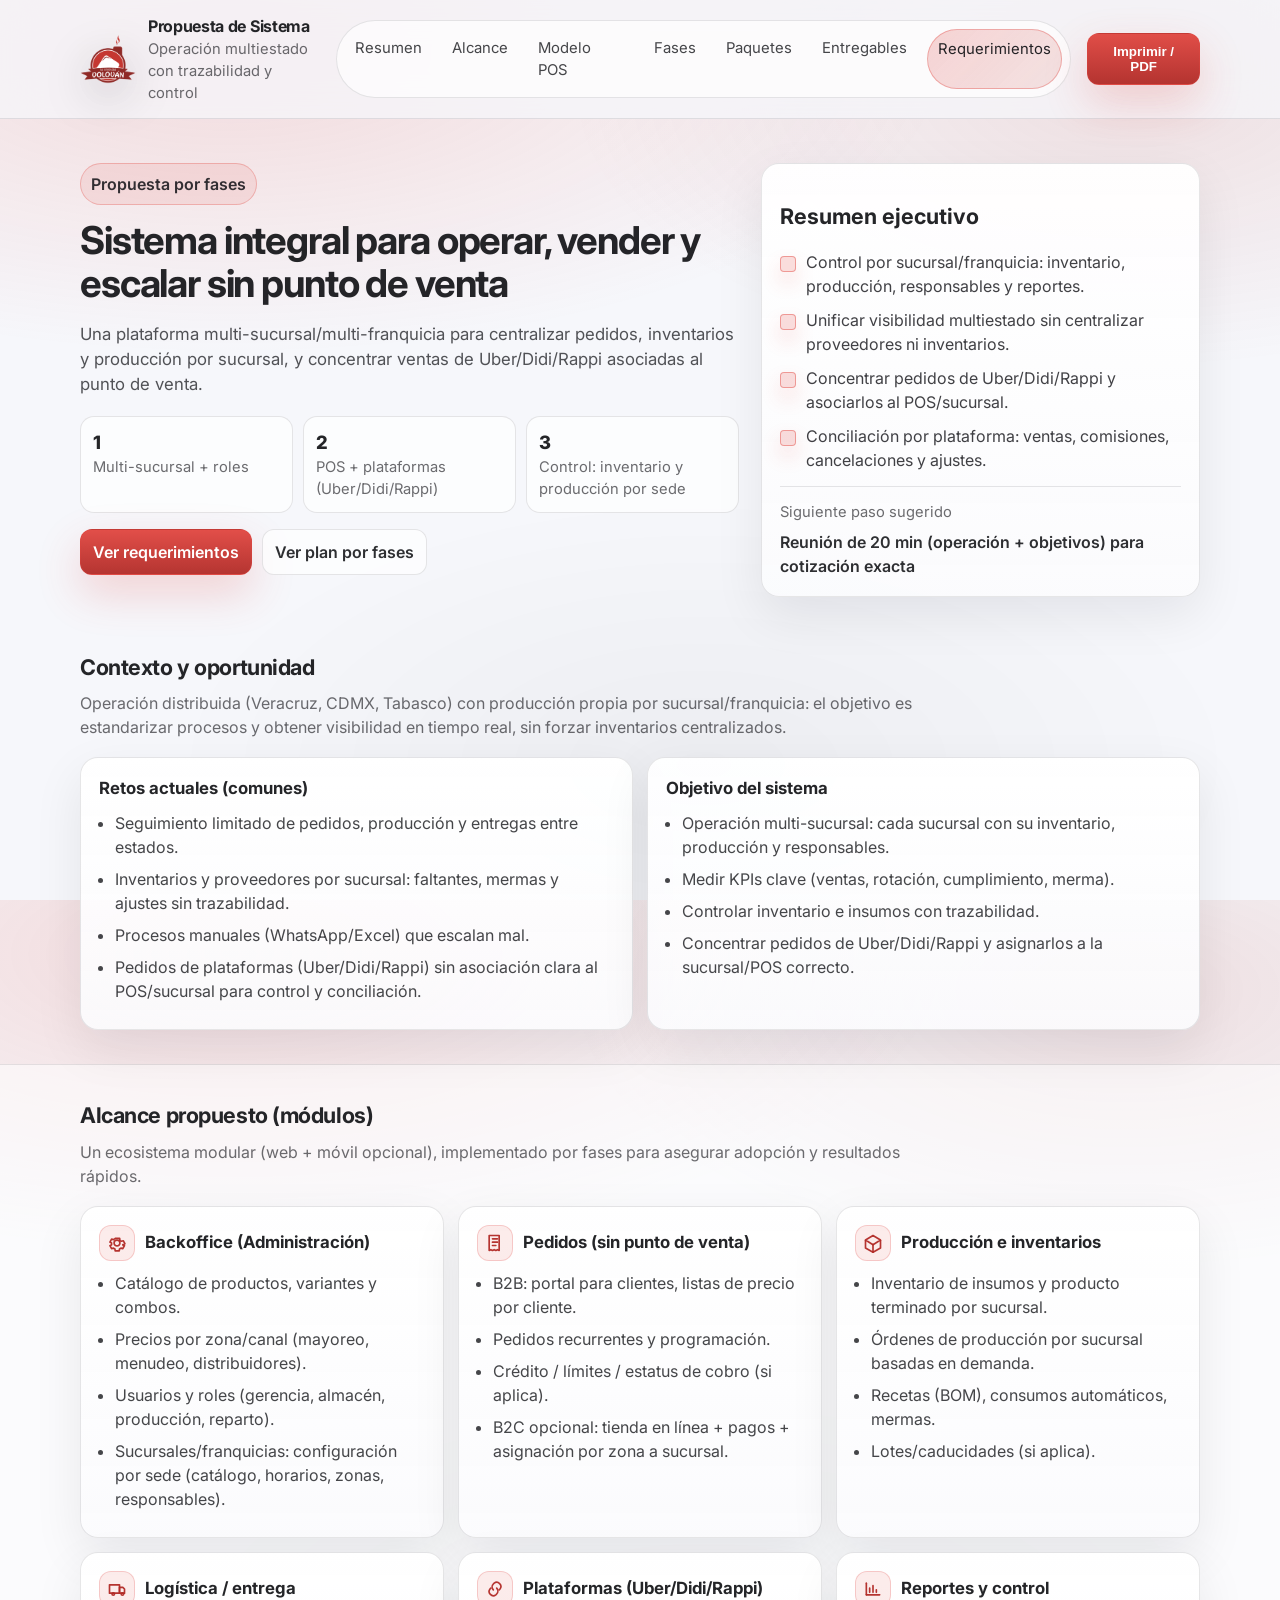
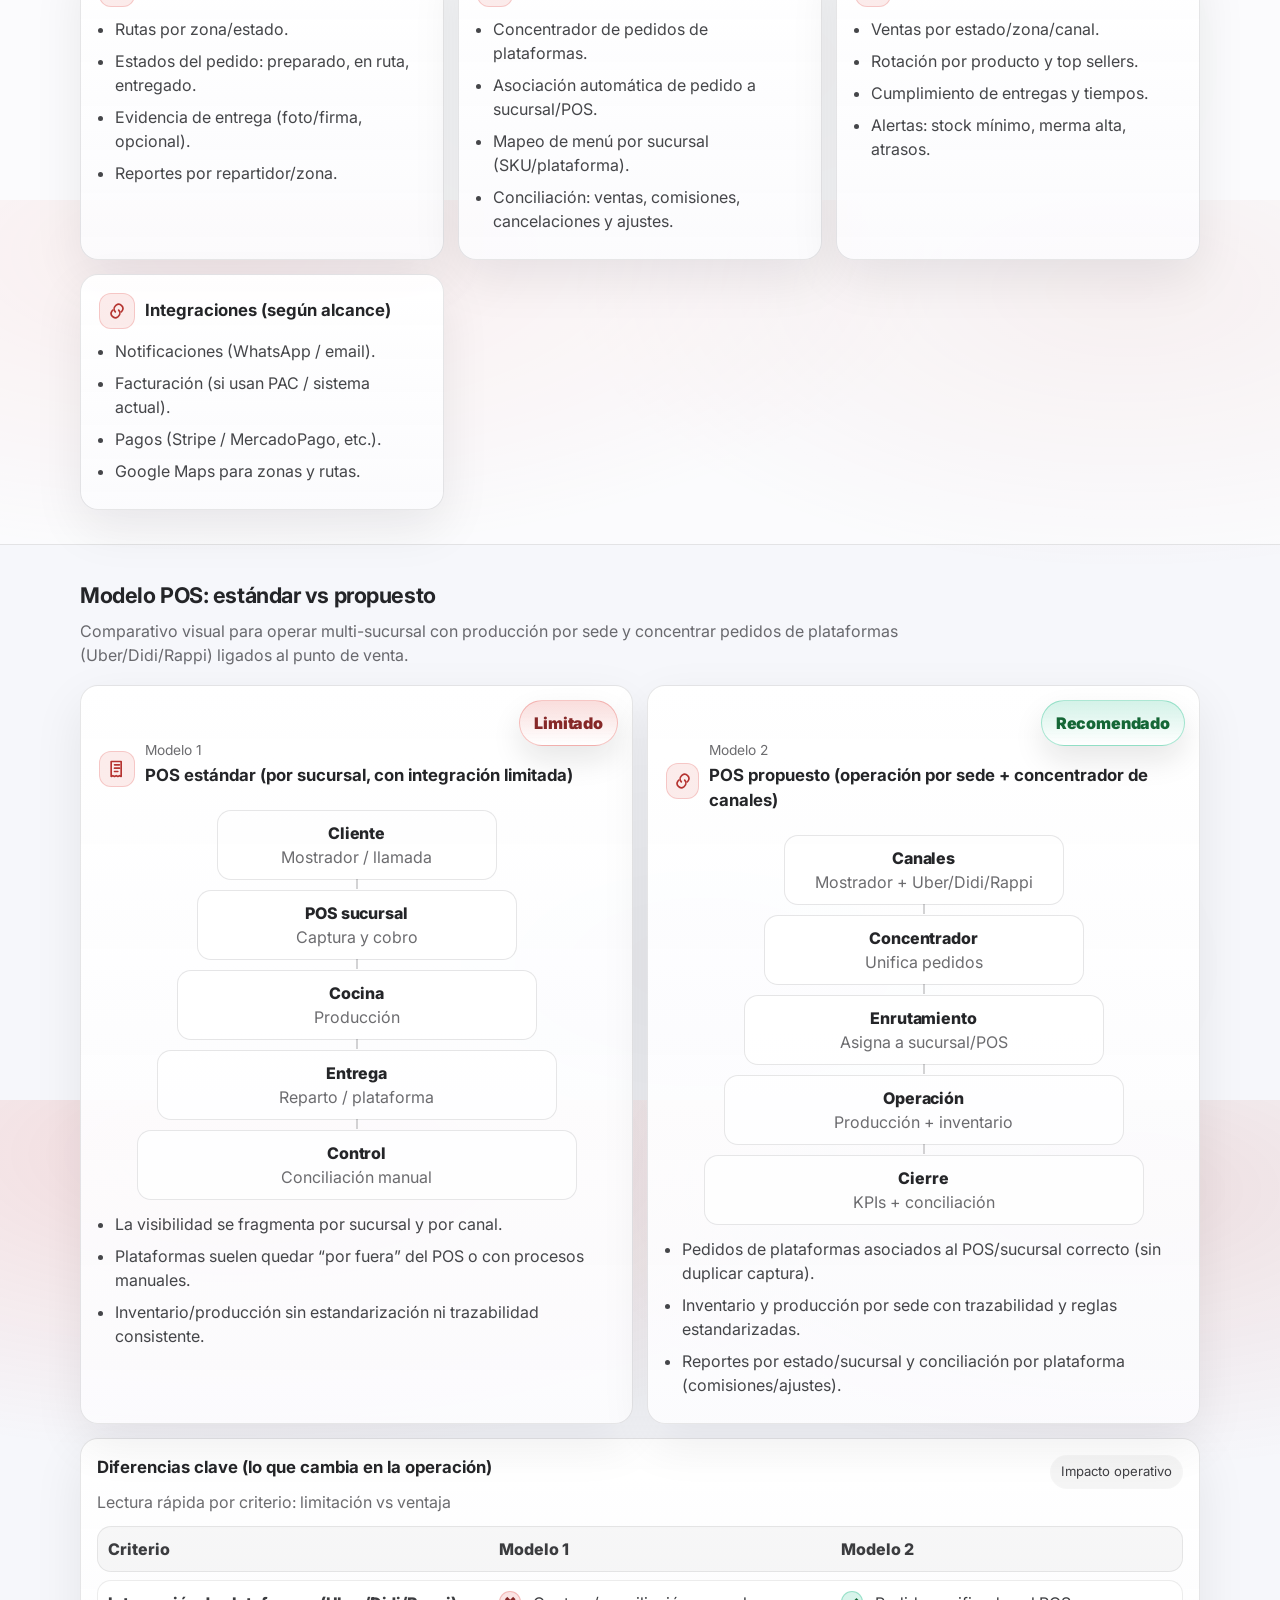
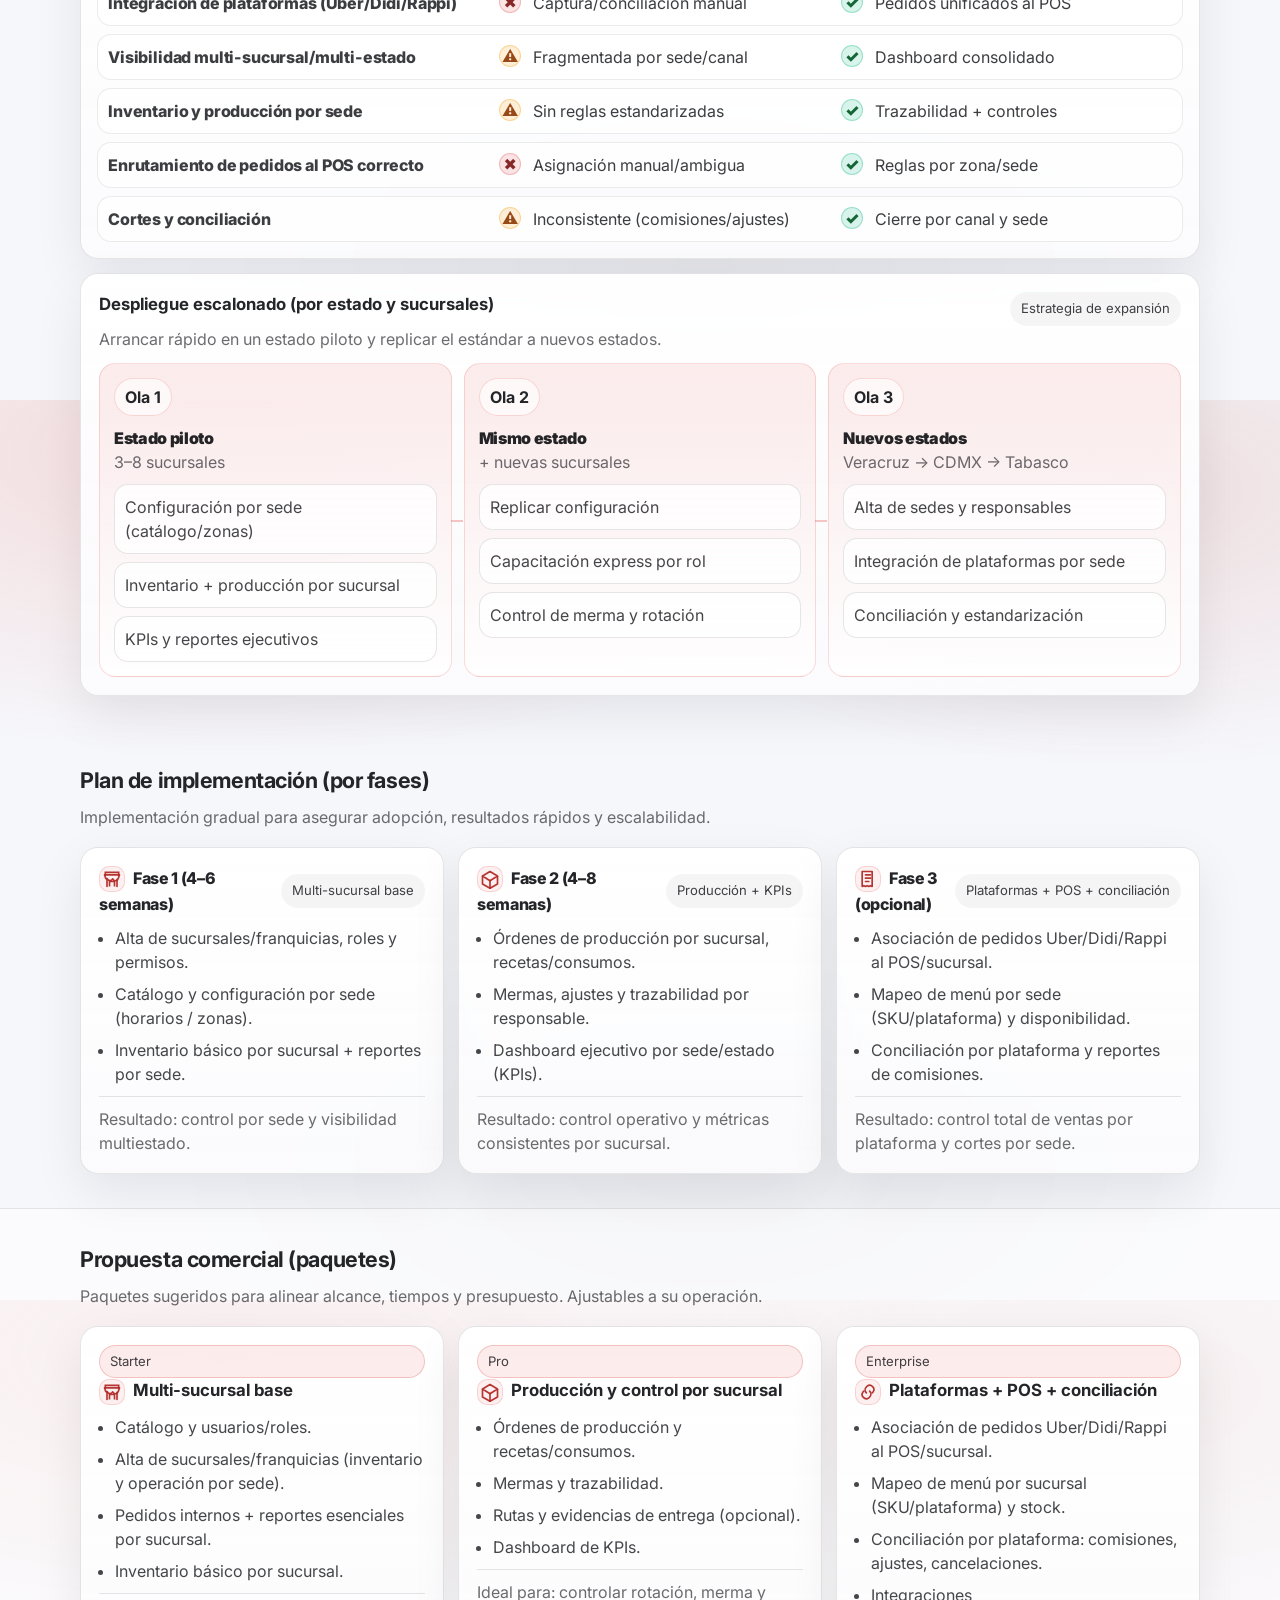
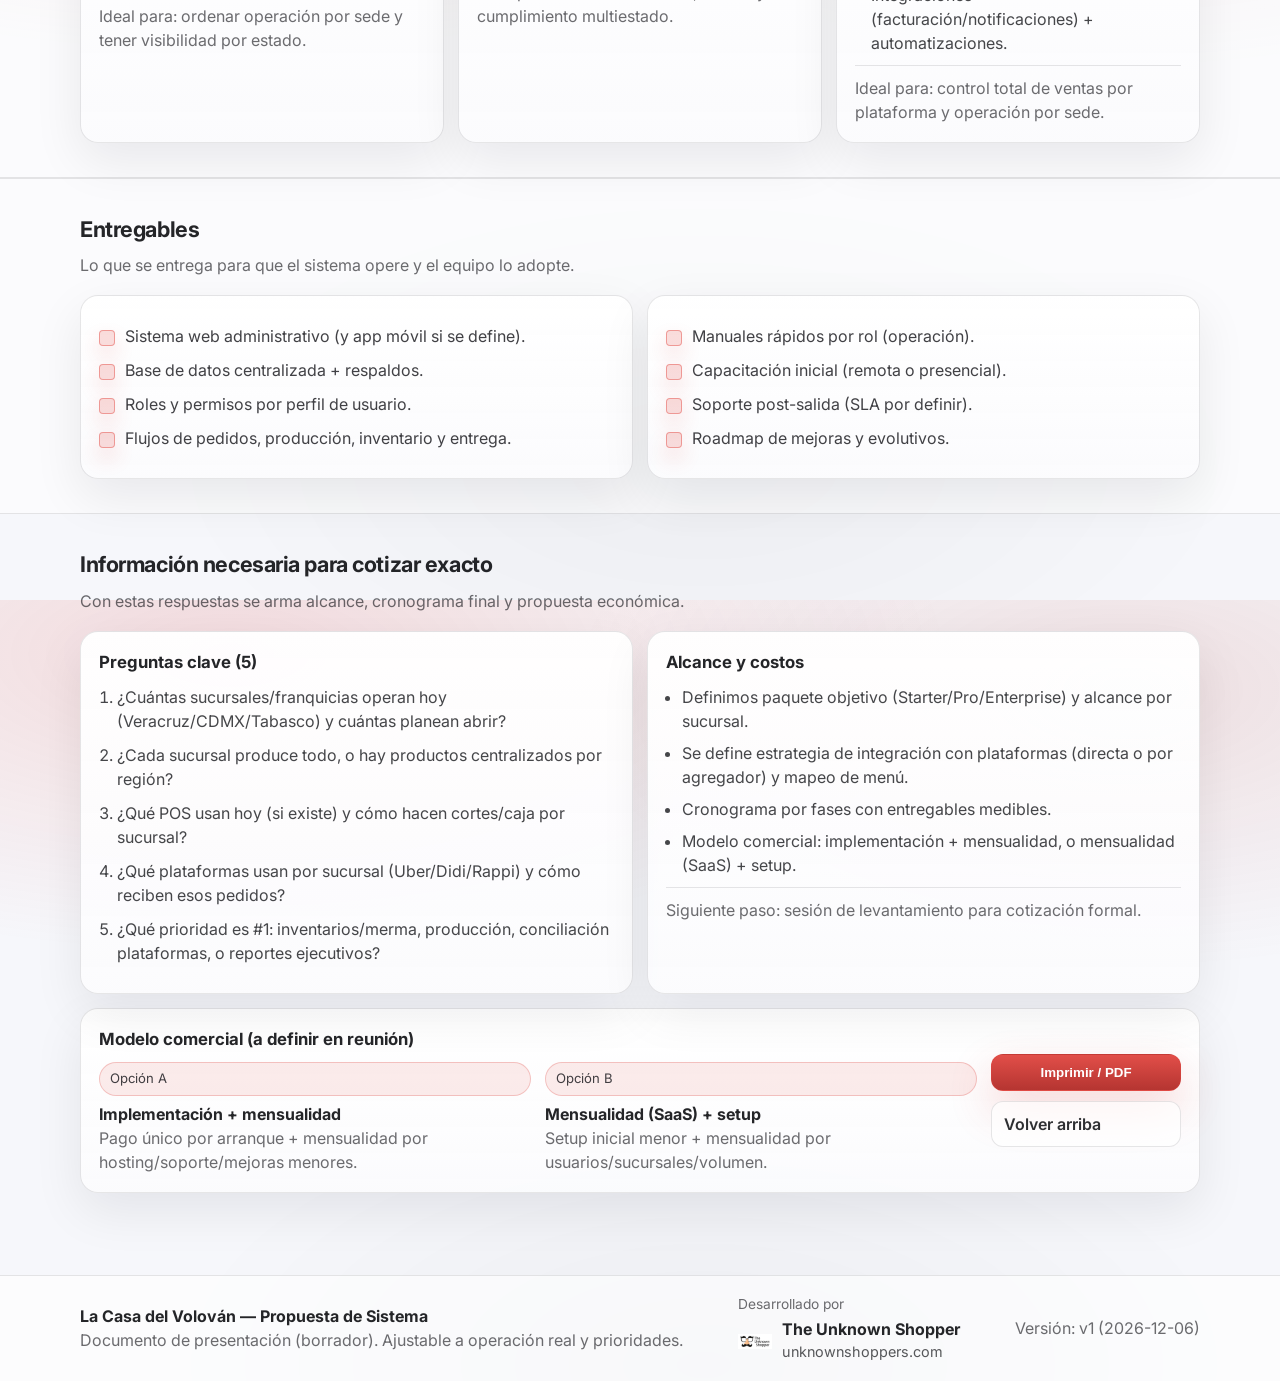
==== commit 25315b8a: "¨4nd¨" ====
--- a/propuesta/index.html
+++ b/propuesta/index.html
@@ -4,6 +4,61 @@
     <meta charset="UTF-8" />
     <meta name="viewport" content="width=device-width, initial-scale=1.0" />
     <title>Propuesta de Sistema | La Casa del Volován</title>
+    <meta
+      name="description"
+      content="Propuesta de sistema multi-sucursal/multi-franquicia para La Casa del Volován: inventario y producción por sede, integración de pedidos Uber/Didi/Rappi al POS y reportes ejecutivos."
+    />
+    <meta name="robots" content="index,follow" />
+    <meta name="theme-color" content="#b12a26" />
+
+    <link rel="canonical" href="https://unknownshopper.github.io/lacasadelvolovan/propuesta/" />
+
+    <link rel="icon" href="../logo.png" type="image/png" />
+    <link rel="apple-touch-icon" href="../logo.png" />
+
+    <meta property="og:type" content="website" />
+    <meta property="og:locale" content="es_MX" />
+    <meta property="og:site_name" content="La Casa del Volován" />
+    <meta property="og:title" content="Propuesta de Sistema | La Casa del Volován" />
+    <meta
+      property="og:description"
+      content="Sistema multi-sucursal con inventario/producción por sede, integración Uber/Didi/Rappi al POS y conciliación por plataforma."
+    />
+    <meta property="og:url" content="https://unknownshopper.github.io/lacasadelvolovan/propuesta/" />
+    <meta property="og:image" content="https://unknownshopper.github.io/lacasadelvolovan/logo.png" />
+    <meta property="og:image:type" content="image/png" />
+    <meta property="og:image:width" content="512" />
+    <meta property="og:image:height" content="512" />
+    <meta property="og:image:alt" content="La Casa del Volován" />
+
+    <meta name="twitter:card" content="summary_large_image" />
+    <meta name="twitter:title" content="Propuesta de Sistema | La Casa del Volován" />
+    <meta
+      name="twitter:description"
+      content="Sistema multi-sucursal con integración de pedidos de plataformas al POS y control operativo por sede."
+    />
+    <meta name="twitter:image" content="https://unknownshopper.github.io/lacasadelvolovan/logo.png" />
+    <meta name="twitter:image:alt" content="La Casa del Volován" />
+
+    <script type="application/ld+json">
+      {
+        "@context": "https://schema.org",
+        "@type": "WebPage",
+        "name": "Propuesta de Sistema | La Casa del Volován",
+        "url": "https://unknownshopper.github.io/lacasadelvolovan/propuesta/",
+        "description": "Propuesta de sistema multi-sucursal/multi-franquicia con inventario y producción por sede e integración de pedidos Uber/Didi/Rappi al POS.",
+        "isPartOf": {
+          "@type": "WebSite",
+          "name": "La Casa del Volován",
+          "url": "https://unknownshopper.github.io/lacasadelvolovan/"
+        },
+        "publisher": {
+          "@type": "Organization",
+          "name": "The Unknown Shopper",
+          "url": "https://unknownshoppers.com"
+        }
+      }
+    </script>
     <link rel="preconnect" href="https://fonts.googleapis.com" />
     <link rel="preconnect" href="https://fonts.gstatic.com" crossorigin />
     <link href="https://fonts.googleapis.com/css2?family=Inter:wght@400;500;600;700&display=swap" rel="stylesheet" />
@@ -12,6 +67,44 @@
   <body>
     <a class="skip" href="#contenido">Saltar al contenido</a>
 
+    <svg class="visually-hidden" aria-hidden="true" focusable="false">
+      <symbol id="i-store" viewBox="0 0 24 24">
+        <path d="M4 7V4h16v3" fill="none" stroke="currentColor" stroke-width="2" stroke-linecap="round" />
+        <path d="M3 7h18l-1.5 4.5a3.5 3.5 0 0 1-6.7.2 3.5 3.5 0 0 1-6.6-.2A3.5 3.5 0 0 1 4.5 11.5L3 7Z" fill="none" stroke="currentColor" stroke-width="2" stroke-linejoin="round" />
+        <path d="M6 21V12.5" fill="none" stroke="currentColor" stroke-width="2" stroke-linecap="round" />
+        <path d="M18 21V12.5" fill="none" stroke="currentColor" stroke-width="2" stroke-linecap="round" />
+        <path d="M9 21v-6h6v6" fill="none" stroke="currentColor" stroke-width="2" stroke-linejoin="round" />
+      </symbol>
+      <symbol id="i-box" viewBox="0 0 24 24">
+        <path d="M21 8.5 12 3 3 8.5 12 14l9-5.5Z" fill="none" stroke="currentColor" stroke-width="2" stroke-linejoin="round" />
+        <path d="M3 8.5V18l9 5 9-5V8.5" fill="none" stroke="currentColor" stroke-width="2" stroke-linejoin="round" />
+        <path d="M12 14v9" fill="none" stroke="currentColor" stroke-width="2" stroke-linecap="round" />
+      </symbol>
+      <symbol id="i-gear" viewBox="0 0 24 24">
+        <path d="M12 15.5a3.5 3.5 0 1 0 0-7 3.5 3.5 0 0 0 0 7Z" fill="none" stroke="currentColor" stroke-width="2" />
+        <path d="M19.4 15a8.4 8.4 0 0 0 .1-1l2-1.2-2-3.5-2.3.6a8.7 8.7 0 0 0-1.7-1l-.3-2.4H9.8L9.5 7a8.7 8.7 0 0 0-1.7 1l-2.3-.6-2 3.5L5.5 12a8.4 8.4 0 0 0 0 2l-2 1.2 2 3.5 2.3-.6c.5.4 1.1.7 1.7 1l.3 2.4h4.9l.3-2.4c.6-.3 1.2-.6 1.7-1l2.3.6 2-3.5-2-1.2Z" fill="none" stroke="currentColor" stroke-width="2" stroke-linejoin="round" />
+      </symbol>
+      <symbol id="i-receipt" viewBox="0 0 24 24">
+        <path d="M7 3h10v18l-2-1-2 1-2-1-2 1-2-1-2 1V3Z" fill="none" stroke="currentColor" stroke-width="2" stroke-linejoin="round" />
+        <path d="M9 7h6M9 11h6M9 15h4" fill="none" stroke="currentColor" stroke-width="2" stroke-linecap="round" />
+      </symbol>
+      <symbol id="i-truck" viewBox="0 0 24 24">
+        <path d="M3 7h12v10H3V7Z" fill="none" stroke="currentColor" stroke-width="2" stroke-linejoin="round" />
+        <path d="M15 10h4l2 2v5h-6V10Z" fill="none" stroke="currentColor" stroke-width="2" stroke-linejoin="round" />
+        <path d="M7.5 19.5a1.5 1.5 0 1 0 0-3 1.5 1.5 0 0 0 0 3Z" fill="none" stroke="currentColor" stroke-width="2" />
+        <path d="M18.5 19.5a1.5 1.5 0 1 0 0-3 1.5 1.5 0 0 0 0 3Z" fill="none" stroke="currentColor" stroke-width="2" />
+      </symbol>
+      <symbol id="i-chart" viewBox="0 0 24 24">
+        <path d="M4 19V5" fill="none" stroke="currentColor" stroke-width="2" stroke-linecap="round" />
+        <path d="M4 19h16" fill="none" stroke="currentColor" stroke-width="2" stroke-linecap="round" />
+        <path d="M8 16v-5M12 16V8M16 16v-3" fill="none" stroke="currentColor" stroke-width="2" stroke-linecap="round" />
+      </symbol>
+      <symbol id="i-link" viewBox="0 0 24 24">
+        <path d="M10 13a5 5 0 0 1 0-7l1-1a5 5 0 0 1 7 7l-1 1" fill="none" stroke="currentColor" stroke-width="2" stroke-linecap="round" />
+        <path d="M14 11a5 5 0 0 1 0 7l-1 1a5 5 0 0 1-7-7l1-1" fill="none" stroke="currentColor" stroke-width="2" stroke-linecap="round" />
+      </symbol>
+    </svg>
+
     <header class="topbar" role="banner">
       <div class="container topbar__inner">
         <div class="brand">
@@ -25,6 +118,7 @@
         <nav class="nav" aria-label="Secciones">
           <a class="nav__link" href="#resumen">Resumen</a>
           <a class="nav__link" href="#alcance">Alcance</a>
+          <a class="nav__link" href="#modelo-pos">Modelo POS</a>
           <a class="nav__link" href="#fases">Fases</a>
           <a class="nav__link" href="#paquetes">Paquetes</a>
           <a class="nav__link" href="#entregables">Entregables</a>
@@ -134,7 +228,10 @@
 
           <div class="grid-3">
             <article class="card">
-              <h3>Backoffice (Administración)</h3>
+              <div class="card__head">
+                <span class="iconWrap" aria-hidden="true"><svg class="icon"><use href="#i-gear" /></svg></span>
+                <h3>Backoffice (Administración)</h3>
+              </div>
               <ul class="bullets">
                 <li>Catálogo de productos, variantes y combos.</li>
                 <li>Precios por zona/canal (mayoreo, menudeo, distribuidores).</li>
@@ -144,7 +241,10 @@
             </article>
 
             <article class="card">
-              <h3>Pedidos (sin punto de venta)</h3>
+              <div class="card__head">
+                <span class="iconWrap" aria-hidden="true"><svg class="icon"><use href="#i-receipt" /></svg></span>
+                <h3>Pedidos (sin punto de venta)</h3>
+              </div>
               <ul class="bullets">
                 <li>B2B: portal para clientes, listas de precio por cliente.</li>
                 <li>Pedidos recurrentes y programación.</li>
@@ -154,7 +254,10 @@
             </article>
 
             <article class="card">
-              <h3>Producción e inventarios</h3>
+              <div class="card__head">
+                <span class="iconWrap" aria-hidden="true"><svg class="icon"><use href="#i-box" /></svg></span>
+                <h3>Producción e inventarios</h3>
+              </div>
               <ul class="bullets">
                 <li>Inventario de insumos y producto terminado por sucursal.</li>
                 <li>Órdenes de producción por sucursal basadas en demanda.</li>
@@ -164,7 +267,10 @@
             </article>
 
             <article class="card">
-              <h3>Logística / entrega</h3>
+              <div class="card__head">
+                <span class="iconWrap" aria-hidden="true"><svg class="icon"><use href="#i-truck" /></svg></span>
+                <h3>Logística / entrega</h3>
+              </div>
               <ul class="bullets">
                 <li>Rutas por zona/estado.</li>
                 <li>Estados del pedido: preparado, en ruta, entregado.</li>
@@ -174,7 +280,10 @@
             </article>
 
             <article class="card">
-              <h3>Plataformas (Uber/Didi/Rappi)</h3>
+              <div class="card__head">
+                <span class="iconWrap" aria-hidden="true"><svg class="icon"><use href="#i-link" /></svg></span>
+                <h3>Plataformas (Uber/Didi/Rappi)</h3>
+              </div>
               <ul class="bullets">
                 <li>Concentrador de pedidos de plataformas.</li>
                 <li>Asociación automática de pedido a sucursal/POS.</li>
@@ -184,7 +293,10 @@
             </article>
 
             <article class="card">
-              <h3>Reportes y control</h3>
+              <div class="card__head">
+                <span class="iconWrap" aria-hidden="true"><svg class="icon"><use href="#i-chart" /></svg></span>
+                <h3>Reportes y control</h3>
+              </div>
               <ul class="bullets">
                 <li>Ventas por estado/zona/canal.</li>
                 <li>Rotación por producto y top sellers.</li>
@@ -194,7 +306,10 @@
             </article>
 
             <article class="card">
-              <h3>Integraciones (según alcance)</h3>
+              <div class="card__head">
+                <span class="iconWrap" aria-hidden="true"><svg class="icon"><use href="#i-link" /></svg></span>
+                <h3>Integraciones (según alcance)</h3>
+              </div>
               <ul class="bullets">
                 <li>Notificaciones (WhatsApp / email).</li>
                 <li>Facturación (si usan PAC / sistema actual).</li>
@@ -202,6 +317,193 @@
                 <li>Google Maps para zonas y rutas.</li>
               </ul>
             </article>
+          </div>
+        </div>
+      </section>
+
+      <section id="modelo-pos" class="section">
+        <div class="container">
+          <header class="section__header">
+            <h2>Modelo POS: estándar vs propuesto</h2>
+            <p>
+              Comparativo visual para operar multi-sucursal con producción por sede y concentrar pedidos de plataformas
+              (Uber/Didi/Rappi) ligados al punto de venta.
+            </p>
+          </header>
+
+          <div class="compare">
+            <article class="card compare__card">
+              <div class="compare__badge compare__badge--limited" aria-label="Limitado">Limitado</div>
+              <div class="compare__title">
+                <span class="iconWrap" aria-hidden="true"><svg class="icon"><use href="#i-receipt" /></svg></span>
+                <div>
+                  <div class="compare__kicker">Modelo 1</div>
+                  <h3>POS estándar (por sucursal, con integración limitada)</h3>
+                </div>
+              </div>
+
+              <div class="flow flow--funnel" aria-label="Flujo POS estándar">
+                <div class="flowStep">
+                  <div class="flowStep__label">Cliente</div>
+                  <div class="muted">Mostrador / llamada</div>
+                </div>
+                <div class="flowStep">
+                  <div class="flowStep__label">POS sucursal</div>
+                  <div class="muted">Captura y cobro</div>
+                </div>
+                <div class="flowStep">
+                  <div class="flowStep__label">Cocina</div>
+                  <div class="muted">Producción</div>
+                </div>
+                <div class="flowStep">
+                  <div class="flowStep__label">Entrega</div>
+                  <div class="muted">Reparto / plataforma</div>
+                </div>
+                <div class="flowStep">
+                  <div class="flowStep__label">Control</div>
+                  <div class="muted">Conciliación manual</div>
+                </div>
+              </div>
+
+              <ul class="bullets compare__bullets">
+                <li>La visibilidad se fragmenta por sucursal y por canal.</li>
+                <li>Plataformas suelen quedar “por fuera” del POS o con procesos manuales.</li>
+                <li>Inventario/producción sin estandarización ni trazabilidad consistente.</li>
+              </ul>
+            </article>
+
+            <article class="card compare__card">
+              <div class="compare__badge compare__badge--recommended" aria-label="Recomendado">Recomendado</div>
+              <div class="compare__title">
+                <span class="iconWrap" aria-hidden="true"><svg class="icon"><use href="#i-link" /></svg></span>
+                <div>
+                  <div class="compare__kicker">Modelo 2</div>
+                  <h3>POS propuesto (operación por sede + concentrador de canales)</h3>
+                </div>
+              </div>
+
+              <div class="flow flow--funnel" aria-label="Flujo POS propuesto">
+                <div class="flowStep">
+                  <div class="flowStep__label">Canales</div>
+                  <div class="muted">Mostrador + Uber/Didi/Rappi</div>
+                </div>
+                <div class="flowStep">
+                  <div class="flowStep__label">Concentrador</div>
+                  <div class="muted">Unifica pedidos</div>
+                </div>
+                <div class="flowStep">
+                  <div class="flowStep__label">Enrutamiento</div>
+                  <div class="muted">Asigna a sucursal/POS</div>
+                </div>
+                <div class="flowStep">
+                  <div class="flowStep__label">Operación</div>
+                  <div class="muted">Producción + inventario</div>
+                </div>
+                <div class="flowStep">
+                  <div class="flowStep__label">Cierre</div>
+                  <div class="muted">KPIs + conciliación</div>
+                </div>
+              </div>
+
+              <ul class="bullets compare__bullets">
+                <li>Pedidos de plataformas asociados al POS/sucursal correcto (sin duplicar captura).</li>
+                <li>Inventario y producción por sede con trazabilidad y reglas estandarizadas.</li>
+                <li>Reportes por estado/sucursal y conciliación por plataforma (comisiones/ajustes).</li>
+              </ul>
+            </article>
+          </div>
+
+          <div class="compareMatrix card" aria-label="Diferencias clave entre modelos">
+            <div class="compareMatrix__head">
+              <div>
+                <h3>Diferencias clave (lo que cambia en la operación)</h3>
+                <div class="muted">Lectura rápida por criterio: limitación vs ventaja</div>
+              </div>
+              <div class="pill">Impacto operativo</div>
+            </div>
+
+            <div class="compareMatrix__grid" role="table">
+              <div class="cmRow cmRow--head" role="row">
+                <div class="cmCell" role="columnheader">Criterio</div>
+                <div class="cmCell" role="columnheader">Modelo 1</div>
+                <div class="cmCell" role="columnheader">Modelo 2</div>
+              </div>
+
+              <div class="cmRow" role="row">
+                <div class="cmCell cmCell--k" role="cell">Integración de plataformas (Uber/Didi/Rappi)</div>
+                <div class="cmCell" role="cell"><span class="sig sig--bad">✖</span> Captura/conciliación manual</div>
+                <div class="cmCell" role="cell"><span class="sig sig--good">✓</span> Pedidos unificados al POS</div>
+              </div>
+
+              <div class="cmRow" role="row">
+                <div class="cmCell cmCell--k" role="cell">Visibilidad multi-sucursal/multi-estado</div>
+                <div class="cmCell" role="cell"><span class="sig sig--warn">⚠</span> Fragmentada por sede/canal</div>
+                <div class="cmCell" role="cell"><span class="sig sig--good">✓</span> Dashboard consolidado</div>
+              </div>
+
+              <div class="cmRow" role="row">
+                <div class="cmCell cmCell--k" role="cell">Inventario y producción por sede</div>
+                <div class="cmCell" role="cell"><span class="sig sig--warn">⚠</span> Sin reglas estandarizadas</div>
+                <div class="cmCell" role="cell"><span class="sig sig--good">✓</span> Trazabilidad + controles</div>
+              </div>
+
+              <div class="cmRow" role="row">
+                <div class="cmCell cmCell--k" role="cell">Enrutamiento de pedidos al POS correcto</div>
+                <div class="cmCell" role="cell"><span class="sig sig--bad">✖</span> Asignación manual/ambigua</div>
+                <div class="cmCell" role="cell"><span class="sig sig--good">✓</span> Reglas por zona/sede</div>
+              </div>
+
+              <div class="cmRow" role="row">
+                <div class="cmCell cmCell--k" role="cell">Cortes y conciliación</div>
+                <div class="cmCell" role="cell"><span class="sig sig--warn">⚠</span> Inconsistente (comisiones/ajustes)</div>
+                <div class="cmCell" role="cell"><span class="sig sig--good">✓</span> Cierre por canal y sede</div>
+              </div>
+            </div>
+          </div>
+
+          <div class="rollout card">
+            <div class="rollout__head">
+              <div>
+                <h3>Despliegue escalonado (por estado y sucursales)</h3>
+                <div class="muted">Arrancar rápido en un estado piloto y replicar el estándar a nuevos estados.</div>
+              </div>
+              <div class="pill">Estrategia de expansión</div>
+            </div>
+
+            <div class="waves" aria-label="Oleadas de despliegue">
+              <div class="wave">
+                <div class="wave__tag">Ola 1</div>
+                <div class="wave__title">Estado piloto</div>
+                <div class="muted">3–8 sucursales</div>
+                <div class="wave__steps">
+                  <div class="waveStep">Configuración por sede (catálogo/zonas)</div>
+                  <div class="waveStep">Inventario + producción por sucursal</div>
+                  <div class="waveStep">KPIs y reportes ejecutivos</div>
+                </div>
+              </div>
+
+              <div class="wave">
+                <div class="wave__tag">Ola 2</div>
+                <div class="wave__title">Mismo estado</div>
+                <div class="muted">+ nuevas sucursales</div>
+                <div class="wave__steps">
+                  <div class="waveStep">Replicar configuración</div>
+                  <div class="waveStep">Capacitación express por rol</div>
+                  <div class="waveStep">Control de merma y rotación</div>
+                </div>
+              </div>
+
+              <div class="wave">
+                <div class="wave__tag">Ola 3</div>
+                <div class="wave__title">Nuevos estados</div>
+                <div class="muted">Veracruz → CDMX → Tabasco</div>
+                <div class="wave__steps">
+                  <div class="waveStep">Alta de sedes y responsables</div>
+                  <div class="waveStep">Integración de plataformas por sede</div>
+                  <div class="waveStep">Conciliación y estandarización</div>
+                </div>
+              </div>
+            </div>
           </div>
         </div>
       </section>
@@ -216,7 +518,7 @@
           <div class="timeline">
             <div class="step card">
               <div class="step__head">
-                <div class="step__title">Fase 1 (4–6 semanas)</div>
+                <div class="step__title"><span class="iconInline" aria-hidden="true"><svg class="icon"><use href="#i-store" /></svg></span>Fase 1 (4–6 semanas)</div>
                 <div class="pill">Multi-sucursal base</div>
               </div>
               <ul class="bullets">
@@ -229,7 +531,7 @@
 
             <div class="step card">
               <div class="step__head">
-                <div class="step__title">Fase 2 (4–8 semanas)</div>
+                <div class="step__title"><span class="iconInline" aria-hidden="true"><svg class="icon"><use href="#i-box" /></svg></span>Fase 2 (4–8 semanas)</div>
                 <div class="pill">Producción + KPIs</div>
               </div>
               <ul class="bullets">
@@ -242,7 +544,7 @@
 
             <div class="step card">
               <div class="step__head">
-                <div class="step__title">Fase 3 (opcional)</div>
+                <div class="step__title"><span class="iconInline" aria-hidden="true"><svg class="icon"><use href="#i-receipt" /></svg></span>Fase 3 (opcional)</div>
                 <div class="pill">Plataformas + POS + conciliación</div>
               </div>
               <ul class="bullets">
@@ -266,7 +568,7 @@
           <div class="grid-3">
             <article class="card">
               <div class="pill pill--soft">Starter</div>
-              <h3>Multi-sucursal base</h3>
+              <h3><span class="iconInline" aria-hidden="true"><svg class="icon"><use href="#i-store" /></svg></span>Multi-sucursal base</h3>
               <ul class="bullets">
                 <li>Catálogo y usuarios/roles.</li>
                 <li>Alta de sucursales/franquicias (inventario y operación por sede).</li>
@@ -278,7 +580,7 @@
 
             <article class="card">
               <div class="pill pill--soft">Pro</div>
-              <h3>Producción y control por sucursal</h3>
+              <h3><span class="iconInline" aria-hidden="true"><svg class="icon"><use href="#i-box" /></svg></span>Producción y control por sucursal</h3>
               <ul class="bullets">
                 <li>Órdenes de producción y recetas/consumos.</li>
                 <li>Mermas y trazabilidad.</li>
@@ -290,7 +592,7 @@
 
             <article class="card">
               <div class="pill pill--soft">Enterprise</div>
-              <h3>Plataformas + POS + conciliación</h3>
+              <h3><span class="iconInline" aria-hidden="true"><svg class="icon"><use href="#i-link" /></svg></span>Plataformas + POS + conciliación</h3>
               <ul class="bullets">
                 <li>Asociación de pedidos Uber/Didi/Rappi al POS/sucursal.</li>
                 <li>Mapeo de menú por sucursal (SKU/plataforma) y stock.</li>
--- a/propuesta/styles.css
+++ b/propuesta/styles.css
@@ -18,6 +18,18 @@
 
 * {
   box-sizing: border-box;
+}
+
+.visually-hidden {
+  position: absolute;
+  width: 1px;
+  height: 1px;
+  padding: 0;
+  margin: -1px;
+  overflow: hidden;
+  clip: rect(0, 0, 0, 0);
+  white-space: nowrap;
+  border: 0;
 }
 
 html,
@@ -293,6 +305,48 @@
   box-shadow: var(--shadow);
 }
 
+.card__head {
+  display: flex;
+  align-items: center;
+  gap: 10px;
+  margin-bottom: 10px;
+}
+
+.card__head h3 {
+  margin: 0;
+}
+
+.iconWrap {
+  display: inline-flex;
+  align-items: center;
+  justify-content: center;
+  width: 36px;
+  height: 36px;
+  border-radius: 12px;
+  border: 1px solid rgba(224, 69, 63, 0.22);
+  background: rgba(224, 69, 63, 0.10);
+  color: rgba(177, 42, 38, 0.95);
+}
+
+.icon {
+  width: 20px;
+  height: 20px;
+}
+
+.iconInline {
+  display: inline-flex;
+  align-items: center;
+  justify-content: center;
+  width: 26px;
+  height: 26px;
+  border-radius: 10px;
+  border: 1px solid rgba(224, 69, 63, 0.18);
+  background: rgba(224, 69, 63, 0.08);
+  color: rgba(177, 42, 38, 0.95);
+  margin-right: 8px;
+  vertical-align: middle;
+}
+
 .card--hero {
   position: sticky;
   top: 88px;
@@ -370,6 +424,303 @@
   gap: 14px;
 }
 
+.compare {
+  display: grid;
+  grid-template-columns: repeat(2, minmax(0, 1fr));
+  gap: 14px;
+}
+
+.compare__card {
+  position: relative;
+  overflow: hidden;
+  padding-top: 54px;
+}
+
+.compare__badge {
+  position: absolute;
+  top: 14px;
+  right: 14px;
+  z-index: 2;
+  padding: 10px 14px;
+  border-radius: 999px;
+  font-weight: 900;
+  letter-spacing: -0.01em;
+  border: 1px solid rgba(17, 18, 22, 0.10);
+  box-shadow: 0 14px 30px rgba(17, 18, 22, 0.10);
+  background: rgba(255, 255, 255, 0.92);
+  max-width: min(200px, 46%);
+  text-align: center;
+  white-space: nowrap;
+}
+
+.compare__badge--limited {
+  color: rgba(127, 29, 29, 0.95);
+  background: linear-gradient(180deg, rgba(224, 69, 63, 0.18), rgba(255, 255, 255, 0.92));
+  border: 1px solid rgba(224, 69, 63, 0.30);
+}
+
+.compare__badge--recommended {
+  color: rgba(9, 95, 44, 0.95);
+  background: linear-gradient(180deg, rgba(16, 185, 129, 0.18), rgba(255, 255, 255, 0.92));
+  border: 1px solid rgba(16, 185, 129, 0.34);
+}
+
+.compare__title {
+  display: flex;
+  align-items: center;
+  gap: 10px;
+  margin-bottom: 12px;
+  padding-right: 0;
+}
+
+.compare__kicker {
+  font-size: 0.86rem;
+  color: var(--muted);
+  margin-bottom: 2px;
+}
+
+.compare__bullets {
+  margin-top: 12px;
+}
+
+.compareMatrix {
+  margin-top: 14px;
+  padding: 16px;
+}
+
+.compareMatrix__head {
+  display: flex;
+  align-items: flex-start;
+  justify-content: space-between;
+  gap: 12px;
+  margin-bottom: 12px;
+}
+
+.compareMatrix__grid {
+  display: grid;
+  gap: 8px;
+}
+
+.cmRow {
+  display: grid;
+  grid-template-columns: 1.15fr 1fr 1fr;
+  gap: 10px;
+  padding: 10px;
+  border-radius: 14px;
+  border: 1px solid rgba(17, 18, 22, 0.08);
+  background: rgba(255, 255, 255, 0.72);
+}
+
+.cmRow--head {
+  background: rgba(17, 18, 22, 0.03);
+  border: 1px solid rgba(17, 18, 22, 0.08);
+}
+
+.cmRow--head .cmCell {
+  font-weight: 800;
+}
+
+.cmCell {
+  color: rgba(17, 18, 22, 0.82);
+}
+
+.cmCell--k {
+  font-weight: 800;
+  letter-spacing: -0.01em;
+}
+
+.sig {
+  display: inline-flex;
+  align-items: center;
+  justify-content: center;
+  width: 22px;
+  height: 22px;
+  border-radius: 999px;
+  font-weight: 900;
+  margin-right: 8px;
+  transform: translateY(-1px);
+}
+
+.sig--good {
+  color: rgba(9, 95, 44, 0.95);
+  background: rgba(16, 185, 129, 0.16);
+  border: 1px solid rgba(16, 185, 129, 0.32);
+}
+
+.sig--warn {
+  color: rgba(146, 64, 14, 0.95);
+  background: rgba(245, 158, 11, 0.16);
+  border: 1px solid rgba(245, 158, 11, 0.32);
+}
+
+.sig--bad {
+  color: rgba(127, 29, 29, 0.95);
+  background: rgba(224, 69, 63, 0.14);
+  border: 1px solid rgba(224, 69, 63, 0.28);
+}
+
+.flow {
+  display: grid;
+  grid-template-columns: repeat(auto-fit, minmax(170px, 1fr));
+  gap: 10px;
+}
+
+.flow--funnel {
+  display: flex;
+  flex-direction: column;
+  align-items: center;
+  gap: 10px;
+}
+
+.flow--funnel .flowStep {
+  width: 100%;
+  max-width: 440px;
+  overflow: visible;
+  text-align: center;
+}
+
+.flow--funnel .flowStep__label {
+  text-align: center;
+}
+
+.flow--funnel .muted {
+  text-align: center;
+}
+
+.flow--funnel .flowStep:nth-child(1) {
+  max-width: 280px;
+}
+
+.flow--funnel .flowStep:nth-child(2) {
+  max-width: 320px;
+}
+
+.flow--funnel .flowStep:nth-child(3) {
+  max-width: 360px;
+}
+
+.flow--funnel .flowStep:nth-child(4) {
+  max-width: 400px;
+}
+
+.flowStep {
+  position: relative;
+  padding: 10px;
+  border-radius: 14px;
+  border: 1px solid rgba(17, 18, 22, 0.10);
+  background: rgba(255, 255, 255, 0.75);
+  min-width: 0;
+  overflow: hidden;
+}
+
+.flowStep::after {
+  content: "";
+  position: absolute;
+  top: 50%;
+  right: -10px;
+  width: 10px;
+  height: 2px;
+  background: rgba(17, 18, 22, 0.16);
+}
+
+.flow--funnel .flowStep::after {
+  top: auto;
+  right: auto;
+  left: 50%;
+  bottom: -10px;
+  width: 2px;
+  height: 10px;
+  transform: translateX(-50%);
+  background: rgba(17, 18, 22, 0.18);
+}
+
+.flowStep:last-child::after {
+  display: none;
+}
+
+.flowStep__label {
+  font-weight: 800;
+  letter-spacing: -0.01em;
+  overflow-wrap: normal;
+  word-break: normal;
+  hyphens: none;
+}
+
+.flowStep .muted {
+  overflow-wrap: normal;
+  word-break: normal;
+  hyphens: none;
+}
+
+.rollout {
+  margin-top: 14px;
+}
+
+.rollout__head {
+  display: flex;
+  align-items: flex-start;
+  justify-content: space-between;
+  gap: 12px;
+  margin-bottom: 12px;
+}
+
+.waves {
+  display: grid;
+  grid-template-columns: repeat(3, minmax(0, 1fr));
+  gap: 12px;
+}
+
+.wave {
+  position: relative;
+  padding: 14px;
+  border-radius: 16px;
+  border: 1px solid rgba(224, 69, 63, 0.18);
+  background: linear-gradient(180deg, rgba(224, 69, 63, 0.10), rgba(255, 255, 255, 0.85));
+}
+
+.wave::after {
+  content: "";
+  position: absolute;
+  top: 50%;
+  right: -12px;
+  width: 12px;
+  height: 2px;
+  background: rgba(224, 69, 63, 0.30);
+}
+
+.wave:last-child::after {
+  display: none;
+}
+
+.wave__tag {
+  display: inline-flex;
+  padding: 6px 10px;
+  border-radius: 999px;
+  font-weight: 700;
+  border: 1px solid rgba(224, 69, 63, 0.20);
+  background: rgba(255, 255, 255, 0.65);
+}
+
+.wave__title {
+  margin-top: 10px;
+  font-weight: 900;
+  letter-spacing: -0.02em;
+}
+
+.wave__steps {
+  margin-top: 10px;
+  display: grid;
+  gap: 8px;
+}
+
+.waveStep {
+  padding: 10px;
+  border-radius: 14px;
+  border: 1px solid rgba(17, 18, 22, 0.10);
+  background: rgba(255, 255, 255, 0.78);
+  color: rgba(17, 18, 22, 0.78);
+}
+
 .step__head {
   display: flex;
   align-items: center;
@@ -520,6 +871,47 @@
     grid-template-columns: 1fr;
   }
 
+  .compare {
+    grid-template-columns: 1fr;
+  }
+
+  .compare__card {
+    padding-top: 16px;
+  }
+
+  .compare__badge {
+    position: static;
+    display: inline-flex;
+    align-self: flex-start;
+    margin-bottom: 10px;
+    max-width: 100%;
+  }
+
+  .compareMatrix__head {
+    flex-direction: column;
+    align-items: flex-start;
+  }
+
+  .cmRow {
+    grid-template-columns: 1fr;
+  }
+
+  .flow {
+    grid-template-columns: 1fr;
+  }
+
+  .flowStep::after {
+    display: none;
+  }
+
+  .waves {
+    grid-template-columns: 1fr;
+  }
+
+  .wave::after {
+    display: none;
+  }
+
   .grid-2,
   .grid-2--compact {
     grid-template-columns: 1fr;
@@ -575,4 +967,8 @@
   .container {
     width: 100%;
   }
-}
+
+  .compare__badge {
+    box-shadow: none;
+  }
+}
